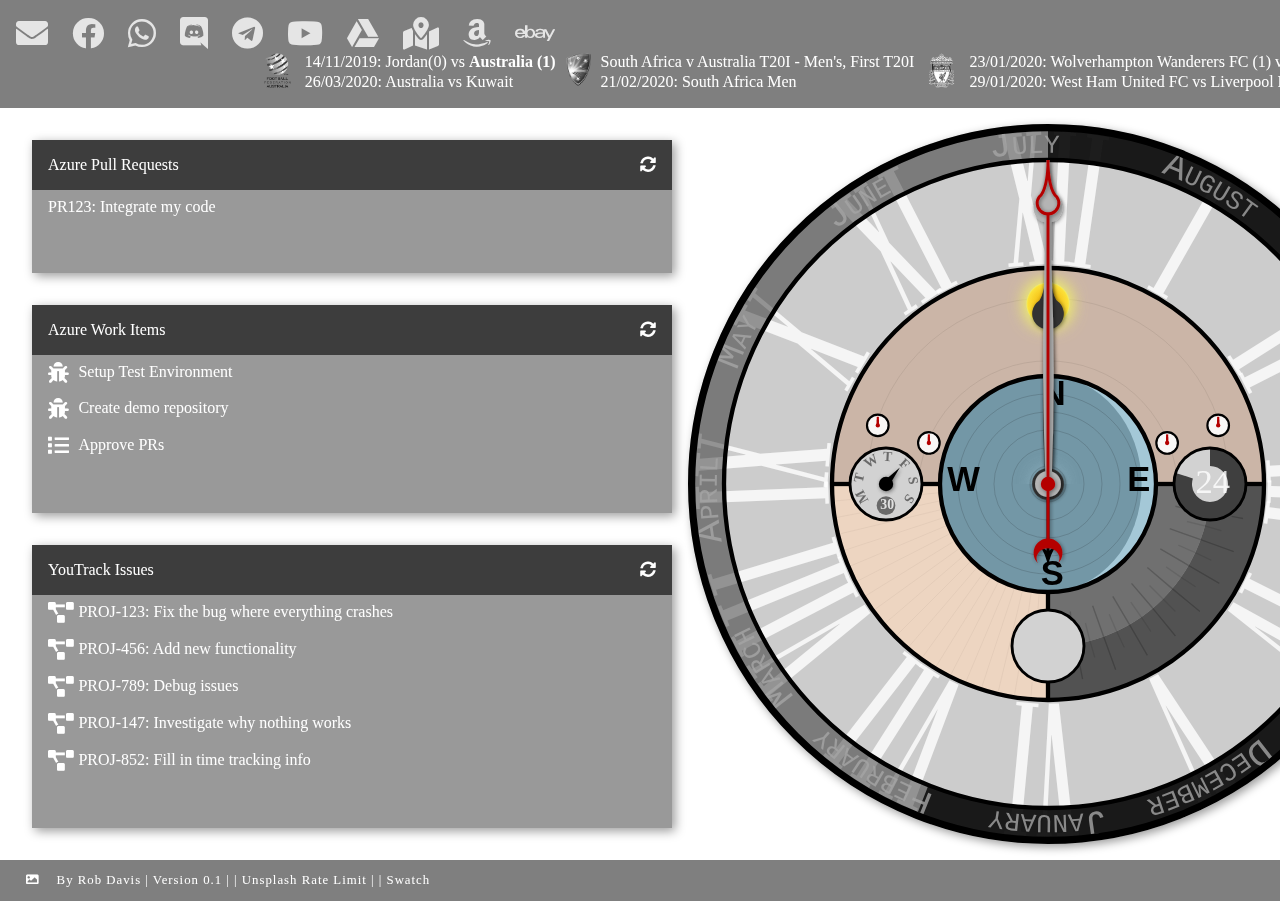
==== index.html @ cfdb0962 "mocked all cricket and football" ====
<!DOCTYPE html>
<html lang="en">

<head>
    <meta charset="UTF-8">
    <meta name="viewport" content="width=device-width, initial-scale=1.0">
    <meta http-equiv="X-UA-Compatible" content="ie=edge">
    <link href="css/theme.css" rel="stylesheet" type="text/css">
    <link href="css/clock.css" rel="stylesheet" type="text/css">
    <link href="fontawesome/css/all.css" rel="stylesheet" type="text/css">
    <style id="clock-animations"></style>
    <title>New Tab</title>
</head>

<body id="body">
    <header id="header" class="header darkvibrant" data-swatch="backgroundColor">
        <span class="icon header__icon">
            <a href="http://mail.google.com" class="header__a lightvibrant" data-swatch="color" target="_blank"><i class="fas fa-envelope"></i></a>
        </span>
        <span class="icon header__icon">
            <a href="http://facebook.com" class="header__a lightvibrant" data-swatch="color" target="_blank"><i class="fab fa-facebook"></i></a>
        </span>
        <span class="icon header__icon">
            <a href="http://web.whatsapp.com" class="header__a lightvibrant" data-swatch="color" target="_blank"><i class="fab fa-whatsapp"></i></a>
        </span>
        <span class="icon header__icon">
            <a href="https://discordapp.com/channels/@me" class="header__a lightvibrant" data-swatch="color" target="_blank"><i class="fab fa-discord"></i></a>
        </span>
        <span class="icon header__icon">
            <a href="https://web.telegram.org/#/im" class="header__a lightvibrant" data-swatch="color" target="_blank"><i class="fab fa-telegram"></i></a>
        </span>
        <span class="icon header__icon">
            <a href="http://youtube.com" class="header__a lightvibrant" data-swatch="color" target="_blank"><i class="fab fa-youtube"></i></a>
        </span>
        <span class="icon header__icon">
            <a href="https://drive.google.com" class="header__a lightvibrant" data-swatch="color" target="_blank"><i class="fab fa-google-drive"></i></a>
        </span>
        <span class="icon header__icon">
            <a href="https://maps.google.co.uk/" class="header__a lightvibrant" data-swatch="color" target="_blank"><i class="fas fa-map-marked-alt"></i></a>
        </span>
        <span class="icon header__icon">
            <a href="https://www.amazon.co.uk/" class="header__a lightvibrant" data-swatch="color" target="_blank"><i class="fab fa-amazon"></i></a>
        </span>
        <span class="icon header__icon">
            <a href="https://www.ebay.co.uk/" class="header__a lightvibrant" data-swatch="color" target="_blank"><i class="fab fa-ebay"></i></a>
        </span>


        <div class="sport">
            <!-- Soccer -->
            <span class="soccer__logo"><a class="sport__logo__link" target="_blank" href="https://www.google.com/search?q=socceroos"><img class="soccer__logo__img" src="img/soc.png" alt="lfc"></a></span>
            <span class="soccer__previoussoccer">14/11/2019: Jordan(0) vs <span class="soccer__previoussoccer--winner">Australia (1)</span></span>
            <span class="soccer__nextsoccer">26/03/2020: Australia vs Kuwait</span>

            <!-- Cricekt -->
            <span class="cricket__logo"><a class="sport__logo__link" href="https://www.google.com/search?q=australia+cricket+teams&oq=australia+cricket+team" target="_blank"><img class="cricket__logo__img" src="img/aus.png" alt="aus"></a></span>
            <span class="cricket__cricketseries">South Africa v Australia T20I - Men's, First T20I</span>
            <span class="cricket__cricketteams">21/02/2020: South Africa Men</span>

            <!-- Football -->
            <span class="football__logo"><a class="sport__logo__link" target="_blank" href="https://www.google.com/search?q=lfc"><img class="football__logo__img" src="img/lfc.png" alt="lfc"></a></span>
            <span class="football__previousfootball">23/01/2020: Wolverhampton Wanderers FC (1) vs <span class="football__previousfootball--winner">Liverpool FC (2)</span></span>
            <span class="football__nextfootball">29/01/2020: West Ham United FC vs Liverpool FC</span>
        </div>
    </header>

    <main class="main" id='main'>
        <!-- Pull Requests -->
        <div id="pullrequestspanel" class="pullrequests panel muted" data-swatch="backgroundColor">
            <div class="panel__title vibrant" data-swatch="backgroundColor" id="pullrequeststitle">
                <a href="https://dev.azure.com/calromltd/_git/InclusiveTour/pullrequests?_a=mine" target="_blank">Azure
                    Pull Requests</a>
                <span id="pullRequestsRefreshBtn" class="icon icon--clickable icon--panel"><i class="fas fa-sync-alt"></i></span>
            </div>
            <div id="pullrequests">
                <div class="panel__item"><a href="#" target="_blank" class="panel__link">PR123: Integrate my code</a></div>
            </div>
        </div>
        <!-- Work Items -->
        <div id="workitemspanel" class="workitems panel muted" data-swatch="backgroundColor">
            <div class="panel__title vibrant" data-swatch="backgroundColor" id="workitemstitle">
                <a href="https://dev.azure.com/calromltd/InclusiveTour/_workitems/assignedtome/" target="_blank">Azure
                    Work Items</a>
                <span id="workItemsRefreshBtn" class="icon icon--clickable icon--panel"><i class="fas fa-sync-alt"></i></span>
            </div>
            <div id="workitems">
                <div class="panel__item"><i class="fas fa-bug panel__icon"></i><a href="#" target="_blank" class="panel__link">Setup Test Environment</a></div>
                <div class="panel__item"><i class="fas fa-bug panel__icon"></i><a href="#" target="_blank" class="panel__link">Create demo repository</a></div>
                <div class="panel__item"><i class="fas fa-list panel__icon"></i><a href="#" target="_blank" class="panel__link">Approve PRs</a></div>
            </div>
        </div>
        <!-- Issues -->
        <div id="issuespanel" class="issues panel muted" data-swatch="backgroundColor">
            <div class="panel__title vibrant" data-swatch="backgroundColor" id="issuestitle">
                <a href="https://track.calrom.com" target="_blank">YouTrack Issues</a>
                <span id="issueRefreshBtn" class="icon icon--clickable icon--panel"><i class="fas fa-sync-alt"></i></span>
            </div>
            <div id="issues">
                <div class="panel__item"><i class="fas fa-project-diagram panel__icon"></i><a href="#" target="_blank" class="panel__link">PROJ-123: Fix the bug where everything crashes</a></div>
                <div class="panel__item"><i class="fas fa-project-diagram panel__icon"></i><a href="#" target="_blank" class="panel__link">PROJ-456: Add new functionality</a></div>
                <div class="panel__item"><i class="fas fa-project-diagram panel__icon"></i><a href="#" target="_blank" class="panel__link">PROJ-789: Debug issues</a></div>
                <div class="panel__item"><i class="fas fa-project-diagram panel__icon"></i><a href="#" target="_blank" class="panel__link">PROJ-147: Investigate why nothing works</a></div>
                <div class="panel__item"><i class="fas fa-project-diagram panel__icon"></i><a href="#" target="_blank" class="panel__link">PROJ-852: Fill in time tracking info</a></div>
            </div>
        </div>
        <!-- Clock -->
        <div id="clock" class="clock muted" data-swatch="backgroundColor">
            <svg viewBox="-500 -500 1000 1000">
                <defs>
                    <filter id="dropshadow" width="130%" height="130%">
                        <feGaussianBlur in="SourceAlpha" stdDeviation="3" />
                        <feOffset dx="1" dy="1" result="offsetblur" />
                        <feComponentTransfer>
                            <feFuncA type="linear" slope="0.5" />
                        </feComponentTransfer>
                        <feMerge>
                            <feMergeNode />
                            <feMergeNode in="SourceGraphic" />
                        </feMerge>
                    </filter>
                    <!-- Weather marker arrow -->
                    <marker id="arrow" viewBox="0 0 10 10" refX="5" refY="5" markerWidth="8" markerHeight="8" orient="auto-start-reverse" class="darkvibrant" data-swatch="fill">
                        <path d="M 0 1 A 20 20 0 0 0 10 5 A 20 20 0 0 0 0 9 L 3 5 z" />
                    </marker>

                    <!-- Sun fill -->
                    <radialGradient id="sunFill">
                        <stop offset="27%" stop-color="rgba(242,181,10,1)" />
                        <stop offset="93%" stop-color="rgba(252,224,56,1)" />
                        <stop offset="100%" stop-color="rgba(241,239,104,1)" />
                    </radialGradient>

                    <radialGradient id="moonFill">
                        <stop offset="27%" stop-color="rgba(220,220,220,1)" />
                        <stop offset="93%" stop-color="rgba(250,250,250,1)" />
                        <stop offset="100%" stop-color="rgba(255,255,255,1)" />
                    </radialGradient>

                    <!-- Sun Glow -->
                    <filter id="sunGlow" height="300%" width="300%" x="-75%" y="-75%">
                        <!-- Thicken out the original shape -->
                        <feMorphology operator="dilate" radius="4" in="SourceAlpha" result="thicken" />

                        <!-- Use a gaussian blur to create the soft blurriness of the glow -->
                        <feGaussianBlur in="thicken" stdDeviation="10" result="blurred" />

                        <!-- Change the colour -->
                        <feFlood flood-color="rgb(241,239,104)" result="glowColor" />

                        <!-- Color in the glows -->
                        <feComposite in="glowColor" in2="blurred" operator="in" result="softGlow_colored" />

                        <!-- Layer the effects together -->
                        <feMerge>
                            <feMergeNode in="softGlow_colored" />
                            <feMergeNode in="SourceGraphic" />
                        </feMerge>
                    </filter>

                    <!-- Moon Glow -->
                    <filter id="moonGlow" height="300%" width="300%" x="-75%" y="-75%">
                        <!-- Thicken out the original shape -->
                        <feMorphology operator="dilate" radius="4" in="SourceAlpha" result="thicken" />

                        <!-- Use a gaussian blur to create the soft blurriness of the glow -->
                        <feGaussianBlur in="thicken" stdDeviation="10" result="blurred" />

                        <!-- Change the colour -->
                        <feFlood flood-color="rgb(255,255,255)" result="glowColor" />

                        <!-- Color in the glows -->
                        <feComposite in="glowColor" in2="blurred" operator="in" result="softGlow_colored" />

                        <!--	Layer the effects together -->
                        <feMerge>
                            <feMergeNode in="softGlow_colored" />
                            <feMergeNode in="SourceGraphic" />
                        </feMerge>
                    </filter>

                    <!-- Sun Mask -->
                    <clipPath id="sunMask">
                        <path fill="black" d="
                        M -300 0
                        L -275 0
                        A 50 50 0 0 1 -175 0
                        L 175 0
                        A 50 50 0 0 1 275 0
                        L 300 0
                        A 300 300 0 0 0 -300 0 
                        z
                        "></path>
                    </clipPath>

                    <!-- Luna Mask -->
                    <clipPath id="lunaMask">
                        <circle fill="black" cx="0" cy="0" r="150"></circle>
                    </clipPath>

                    <!-- Moon Mask -->

                    <!-- Numberls Path -->
                    <path id="numberalsPath" d="M 400 0 A 400 400 0 0 1 -400 0 A 400 400 0 0 1 400 0" fill="none" />

                    <!-- Months Path -->
                    <path id="monthsPath" d="M 460 0 A 460 460 0 0 1 -460 0 A 460 460 0 0 1 460 0" fill="none" />

                    <!-- Humidity Path -->
                    <path id="humidityPath" d="M 0 150 A 150 150 0 0 0 150 0" fill="none"></path>

                    <!-- Pressure Path -->
                    <path id="pressurePath" d="M 0 300 A 300 300 0 0 0 300 0" fill="none"></path>

                    <!-- Sun times paths -->
                    <path id="sunrisePath" d="M -300 0 A 300 300 0 0 1 0 -300" fill="none"></path>
                    <path id="sunsetPath" d="M 0 -300 A 300 300 0 0 1 0 300" fill="none"></path>

                    <!-- Moon times path -->
                    <path id="moonrisePath" d="M -150 0 A 150 150 0 0 1 0 -150" fill="none"></path>
                    <path id="moonsetPath" d="M 0 -150 A 150 150 0 0 1 0 150" fill="none"></path>

                    <!-- Weeks Path -->
                    <path id="weekPath" d="M -275 0 A 50 50 0 0 1 -175 0 A 50 50 0 0 1 -275 0" fill="none"></path>

                    <!-- Days of the week mask -->
                    <mask id="daysOfWeekMask">
                        <path d="
                       M -300 0
                       A 300 300 0 0 0 0 300
                       L 0 275
                       A 50 50 0 0 1 0 175
                       L 0 150
                       A 150 150 0 0 1 -150 0
                       L -175 0
                       A 50 50 0 0 1 -275 0
                       z" fill="white">
                    </mask>

                    <!-- Days of the month mask -->
                    <mask id="daysOfMonthMask">
                        <path d="
                       M 300 0
                       A 300 300 0 0 1 0 300
                       L 0 275
                       A 50 50 0 0 0 0 175
                       L 0 150
                       A 150 150 0 0 0 150 0
                       L 175 0
                       A 50 50 0 0 0 275 0
                       z" fill="white">
                    </mask>
                </defs>

                <!-- Sun background -->
                <path d="
                    M -300 0 
                    A 300 300 0 0 1 300 0 
                    L 275 0
                    A 50 50 0 0 0 175 0
                    L 150 0 
                    A 150 150 0 0 0 -150 0 
                    L -175 0
                    A 50 50 0 0 0 -275 0
                    z
                " data-swatch="fill" class="clock__sun--fill vibrant"></path>

                <!-- Sun path -->
                <path d="M -247 -47 A 250 250 0 0 1 247 -47" class="clock__sun--path"></path>

                <!-- Moon path -->
                <path d="M -179 -10 A 180 180 0 0 1 179 -10" class="clock__sun--path"></path>

                <!-- Sun -->
                <circle id="sun" class="clock__sun" cx="0" cy="-250" r="30" clip-path="url(#sunMask)" filter="url(#sunGlow)" fill="url('#sunFill')"></circle>

                <!-- Moon -->
                <g clip-path="url(#sunMask)">
                    <g id="moonGroup" filter="url(#moonGlow)">
                        <title></title>
                        <clipPath id="moonMask">
                            <circle cx="0" cy="0" r="18"></circle>
                        </clipPath>
                        <circle id="moon" class="clock__moon" cx="0" cy="0" r="18" clip-path="url(#moonMask)" fill="url('#moonFill')"></circle>
                        <!-- <circle id="moonShadow" class="clock__moon--shadow" cx="0" cy="0" r="18" clip-path="url(#moonMask)"> -->
                        <path d="M -40 18 L -40 -18 L 0 -18 A 18 18 0 0 1 0 18 z" id="moonShadow" class="clock__moon--shadow" cx="0" cy="0" r="18" clip-path="url(#moonMask)"></path>
                    </g>
                </g>

                <!-- Numberals  -->
                <g>
                    <text class="clock__numbers clock__numbers--XII lightmuted" data-swatch="fill">
                        <textPath xlink:href="#numberalsPath">
                            <tspan dy="95">XII</tspan>
                        </textPath>
                    </text>

                    <text class="clock__numbers clock__numbers--IX lightmuted" data-swatch="fill">
                        <textPath xlink:href="#numberalsPath">
                            <tspan dy="95">IX</tspan>
                        </textPath>
                    </text>

                    <text class="clock__numbers clock__numbers--I lightmuted" data-swatch="fill">
                        <textPath xlink:href="#numberalsPath">
                            <tspan dy="95">I</tspan>
                        </textPath>
                    </text>

                    <text class="clock__numbers clock__numbers--II lightmuted" data-swatch="fill">
                        <textPath xlink:href="#numberalsPath">
                            <tspan dy="95">II</tspan>
                        </textPath>
                    </text>

                    <text class="clock__numbers clock__numbers--III lightmuted" data-swatch="fill">
                        <textPath xlink:href="#numberalsPath">
                            <tspan dy="95">III</tspan>
                        </textPath>
                    </text>

                    <text class="clock__numbers clock__numbers--IV lightmuted" data-swatch="fill">
                        <textPath xlink:href="#numberalsPath">
                            <tspan dy="95">IV</tspan>
                        </textPath>
                    </text>

                    <text class="clock__numbers clock__numbers--V lightmuted" data-swatch="fill">
                        <textPath xlink:href="#numberalsPath">
                            <tspan dy="95">V</tspan>
                        </textPath>
                    </text>

                    <text class="clock__numbers clock__numbers--VI lightmuted" data-swatch="fill">
                        <textPath xlink:href="#numberalsPath">
                            <tspan dy="95">VI</tspan>
                        </textPath>
                    </text>

                    <text class="clock__numbers clock__numbers--VII lightmuted" data-swatch="fill">
                        <textPath xlink:href="#numberalsPath">
                            <tspan dy="95">VII</tspan>
                        </textPath>
                    </text>

                    <text class="clock__numbers clock__numbers--VIII lightmuted" data-swatch="fill">
                        <textPath xlink:href="#numberalsPath">
                            <tspan dy="95">VIII</tspan>
                        </textPath>
                    </text>

                    <text class="clock__numbers clock__numbers--X lightmuted" data-swatch="fill">
                        <textPath xlink:href="#numberalsPath">
                            <tspan dy="95">X</tspan>
                        </textPath>
                    </text>

                    <text class="clock__numbers clock__numbers--XI lightmuted" data-swatch="fill">
                        <textPath xlink:href="#numberalsPath">
                            <tspan dy="95">XI</tspan>
                        </textPath>
                    </text>
                </g>

                <!-- Months -->
                <g>
                    <!-- Year progress bar -->
                    <path id="yearProgress" class="clock__year darkvibrant" data-swatch="stroke" d="
                        M 0 -472
                        A 472 472 0 0 1 472 0
                    "></path>

                    <circle class="clock__year--base darkvibrant" data-swatch="stroke" cx="0" cy="0" r="472"></circle>

                    <text class="clock__months lightvibrant" data-swatch="fill">
                        <textPath xlink:href="#monthsPath">
                            <tspan>January</tspan>
                        </textPath>
                    </text>

                    <text class="clock__months lightvibrant" data-swatch="fill">
                        <textPath xlink:href="#monthsPath">
                            <tspan>February</tspan>
                        </textPath>
                    </text>

                    <text class="clock__months lightvibrant" data-swatch="fill">
                        <textPath xlink:href="#monthsPath">
                            <tspan>March</tspan>
                        </textPath>
                    </text>

                    <text class="clock__months lightvibrant" data-swatch="fill">
                        <textPath xlink:href="#monthsPath">
                            <tspan>April</tspan>
                        </textPath>
                    </text>

                    <text class="clock__months lightvibrant" data-swatch="fill">
                        <textPath xlink:href="#monthsPath">
                            <tspan>May</tspan>
                        </textPath>
                    </text>

                    <text class="clock__months lightvibrant" data-swatch="fill">
                        <textPath xlink:href="#monthsPath">
                            <tspan>June</tspan>
                        </textPath>
                    </text>

                    <text class="clock__months lightvibrant" data-swatch="fill">
                        <textPath xlink:href="#monthsPath">
                            <tspan>July</tspan>
                        </textPath>
                    </text>

                    <text class="clock__months lightvibrant" data-swatch="fill">
                        <textPath xlink:href="#monthsPath">
                            <tspan>August</tspan>
                        </textPath>
                    </text>

                    <text class="clock__months lightvibrant" data-swatch="fill">
                        <textPath xlink:href="#monthsPath">
                            <tspan>September</tspan>
                        </textPath>
                    </text>

                    <text class="clock__months lightvibrant" data-swatch="fill">
                        <textPath xlink:href="#monthsPath">
                            <tspan>October</tspan>
                        </textPath>
                    </text>

                    <text class="clock__months lightvibrant" data-swatch="fill">
                        <textPath xlink:href="#monthsPath">
                            <tspan>November</tspan>
                        </textPath>
                    </text>

                    <text class="clock__months lightvibrant" data-swatch="fill">
                        <textPath xlink:href="#monthsPath">
                            <tspan>December</tspan>
                        </textPath>
                    </text>
                </g>

                <!-- Outer clock circle  -->
                <circle class="clock__dial muted" data-swatch="stroke" cx="0" cy="0" r="450" stroke-width="6" fill="none"></circle>

                <!-- Temperature -->
                <g>
                    <path class="clock__temperature darkvibrant" data-swatch="fill" d="
                        M -300 0
                        A 300 300 0 0 0 0 300
                        L 0 275
                        A 50 50 0 0 1 0 175
                        L 0 150
                        A 150 150 0 0 1 -150 0
                        L -175 0
                        A 50 50 0 0 1 -275 0
                        z
                    "></path>

                    <line x1="-12" x2="-14" y1="150" y2="175" class="clock__temperature--mark"></line>
                    <line x1="-23" x2="-28" y1="148" y2="183" class="clock__temperature--mark"></line>
                    <line x1="-22" x2="-24" y1="275" y2="299" class="clock__temperature--mark"></line>
                    <line x1="-40" x2="-47" y1="255" y2="296" class="clock__temperature--mark"></line>
                    <line x1="-35" x2="-70" y1="146" y2="292" class="clock__temperature--mark"></line>
                    <line x1="-46" x2="-93" y1="143" y2="285" class="clock__temperature--mark"></line>
                    <line x1="-57" x2="-115" y1="139" y2="277" class="clock__temperature--mark"></line>
                    <line x1="-68" x2="-136" y1="134" y2="267" class="clock__temperature--mark"></line>
                    <line x1="-78" x2="-157" y1="128" y2="256" class="clock__temperature--mark"></line>
                    <line x1="-88" x2="-176" y1="121" y2="243" class="clock__temperature--mark"></line>
                    <line x1="-97" x2="-195" y1="114" y2="228" class="clock__temperature--mark"></line>
                    <line x1="-106" x2="-212" y1="106" y2="212" class="clock__temperature--mark"></line>
                    <line x1="-114" x2="-228" y1="97" y2="195" class="clock__temperature--mark"></line>
                    <line x1="-121" x2="-243" y1="88" y2="176" class="clock__temperature--mark"></line>
                    <line x1="-128" x2="-256" y1="78" y2="157" class="clock__temperature--mark"></line>
                    <line x1="-134" x2="-267" y1="68" y2="136" class="clock__temperature--mark"></line>
                    <line x1="-139" x2="-277" y1="57" y2="115" class="clock__temperature--mark"></line>
                    <line x1="-143" x2="-285" y1="46" y2="93" class="clock__temperature--mark"></line>
                    <line x1="-146" x2="-292" y1="35" y2="70" class="clock__temperature--mark"></line>

                    <line x1="-148" x2="-180" y1="23" y2="30" class="clock__temperature--mark"></line>
                    <line x1="-260" x2="-296" y1="40" y2="47" class="clock__temperature--mark"></line>

                    <line x1="-269" x2="-299" y1="21" y2="24" class="clock__temperature--mark"></line>
                    <line x1="-150" x2="-180" y1="12" y2="15" class="clock__temperature--mark"></line>

                    <!-- Temperature max min -->
                    <path id="maxmintemp" mask="url(#daysOfWeekMask)" class="clock__temperature--max-min lightvibrant" data-swatch="fill" d="M -150 0 A 150 150 0 0 0 0 150 L 0 300 A 300 300 0 0 1 -300 0 z"></path>

                    <line id="currenttemp" mask="url(#daysOfWeekMask)" class="clock__temperature--current darkvibrant" data-swatch="stroke"></line>
                    <text id="currentTempLabel" class="clock__label darkmuted" data-swatch="fill" x="0" y="0"></text>
                </g>

                <!-- Humidity -->
                <g>
                    <path class="clock__humidity lightmuted" data-swatch="fill" d="
                                M 0 150
                                L 0 175
                                A 50 50 0 0 1 50 220
                                A 225 225 0 0 0 220 50
                                A 50 50 0 0 1 175 0
                                L 150 0
                                A 150 150 0 0 1 0 150
                                z"></path>


                    <line x1="177" y1="31" x2="190" y2="34" class="clock__humidity--line-big"></line>
                    <line x1="169" y1="62" x2="211" y2="77" class="clock__humidity--line-big"></line>
                    <line x1="156" y1="90" x2="195" y2="113" class="clock__humidity--line-big"></line>
                    <line x1="138" y1="116" x2="172" y2="145" class="clock__humidity--line-big"></line>
                    <line x1="116" y1="138" x2="145" y2="172" class="clock__humidity--line-big"></line>
                    <line x1="90" y1="156" x2="113" y2="195" class="clock__humidity--line-big"></line>
                    <line x1="62" y1="169" x2="77" y2="211" class="clock__humidity--line-big"></line>
                    <line x1="31" y1="177" x2="32" y2="190" class="clock__humidity--line-big"></line>

                    <line x1="193" y1="52" x2="217" y2="58" class="clock__humidity--line-little"></line>
                    <line x1="181" y1="85" x2="204" y2="95" class="clock__humidity--line-little"></line>
                    <line x1="164" y1="115" x2="184" y2="129" class="clock__humidity--line-little"></line>
                    <line x1="141" y1="141" x2="159" y2="159" class="clock__humidity--line-little"></line>
                    <line x1="115" y1="164" x2="129" y2="184" class="clock__humidity--line-little"></line>
                    <line x1="85" y1="181" x2="95" y2="204" class="clock__humidity--line-little"></line>
                    <line x1="52" y1="193" x2="58" y2="217" class="clock__humidity--line-little"></line>

                    <path id="himidityArrow" class="clock__weather-radar__point vibrant" mask="url(#daysOfMonthMask)" data-swatch="fill"></path>

                    <text id="humidityLabel" class="clock__humidity--label darkvibrant" data-swatch="fill">
                        <textPath xlink:href="#humidityPath">
                            <tspan dx="20" dy="25"></tspan>
                        </textPath>
                    </text>

                </g>

                <!-- Pressure -->
                <g>
                    <path d="
                            M 0 275
                            L 0 300
                            A 300 300 0 0 0 300 0
                            L 275 0
                            A 50 50 0 0 1 220 50
                            A 225 225 0 0 1 50 220
                            A 50 50 0 0 1 0 275
                            z
                            " class="clock__pressure darkmuted" data-swatch="fill"></path>

                    <line x1="217" y1="58" x2="241" y2="65" class="clock__pressure--line-little"></line>
                    <line x1="204" y1="95" x2="227" y2="106" class="clock__pressure--line-little"></line>
                    <line x1="184" y1="129" x2="205" y2="143" class="clock__pressure--line-little"></line>
                    <line x1="159" y1="159" x2="177" y2="177" class="clock__pressure--line-little"></line>
                    <line x1="129" y1="184" x2="143" y2="205" class="clock__pressure--line-little"></line>
                    <line x1="95" y1="204" x2="106" y2="227" class="clock__pressure--line-little"></line>
                    <line x1="58" y1="217" x2="65" y2="241" class="clock__pressure--line-little"></line>

                    <line x1="255" y1="45" x2="271" y2="48" class="clock__pressure--line-big"></line>
                    <line x1="211" y1="77" x2="258" y2="94" class="clock__pressure--line-big"></line>
                    <line x1="195" y1="113" x2="238" y2="138" class="clock__pressure--line-big"></line>
                    <line x1="172" y1="145" x2="211" y2="177" class="clock__pressure--line-big"></line>
                    <line x1="145" y1="172" x2="177" y2="211" class="clock__pressure--line-big"></line>
                    <line x1="113" y1="195" x2="138" y2="238" class="clock__pressure--line-big"></line>
                    <line x1="77" y1="211" x2="94" y2="258" class="clock__pressure--line-big"></line>
                    <line x1="44" y1="250" x2="48" y2="271" class="clock__pressure--line-big"></line>

                    <path id="pressureArrow" class="clock__weather-radar__point vibrant" data-swatch="fill" mask="url(#daysOfMonthMask)"></path>
                    <text id="pressureLabel" class="clock__pressure--label lightvibrant" data-swatch="fill">
                        <textPath xlink:href="#pressurePath">
                            <tspan dx="20" dy="-10"></tspan>
                        </textPath>
                    </text>

                </g>

                <!-- Dial luna phase  -->
                <path d="M -300 -150 L 0 -150 A 130 150 0 0 1 0 150 L -300 150 z" id="lunaPhase" clip-path="url(#lunaMask)" class="clock__dial--moon-phase"></path>

                <!-- Dial inner circle  -->
                <g class="clock__dial--inner lightvibrant" data-swatch="fill">
                    <circle class="clock__dial muted" data-swatch="stroke" cx="0" cy="0" r="150" stroke="black" stroke-width="6"></circle>
                </g>

                <!-- Dial outer circle -->
                <circle class="clock__dial muted" data-swatch="stroke" cx="0" cy="0" r="300" stroke="black" stroke-width="6" fill="none"></circle>

                <!-- Dial six straight lines -->
                <line class="clock__dial muted" data-swatch="stroke" x1="0" x2="0" y1="150" y2="175" stroke="black" stroke-width="6"></line>
                <line class="clock__dial muted" data-swatch="stroke" x1="0" x2="0" y1="275" y2="300" stroke="black" stroke-width="6"></line>

                <line class="clock__dial muted" data-swatch="stroke" x1="150" x2="175" y1="0" y2="0" stroke="black" stroke-width="6"></line>
                <line class="clock__dial muted" data-swatch="stroke" x1="275" x2="300" y1="0" y2="0" stroke="black" stroke-width="6"></line>

                <line class="clock__dial muted" data-swatch="stroke" x1="-300" x2="-275" y1="0" y2="0" stroke="black" stroke-width="6"></line>
                <line class="clock__dial muted" data-swatch="stroke" x1="-175" x2="-150" y1="0" y2="0" stroke="black" stroke-width="6"></line>

                <!-- <line stroke="black" stroke-width="4" x1="0" y1="0" x2="50" y2="220"></line>  -->

                <!-- Weather radar lines -->
                <circle class="clock__weather-radar" x1="0" x2="0" r="25"></circle>
                <circle class="clock__weather-radar" x1="0" x2="0" r="50"></circle>
                <circle class="clock__weather-radar" x1="0" x2="0" r="75"></circle>
                <circle class="clock__weather-radar" x1="0" x2="0" r="100"></circle>
                <circle class="clock__weather-radar" x1="0" x2="0" r="125"></circle>

                <text class="clock__weather__label vibrant" data-swatch="fill" x="-10" y="-110">N</text>
                <text class="clock__weather__label vibrant" data-swatch="fill" x="-10" y="140">S</text>
                <text class="clock__weather__label vibrant" data-swatch="fill" x="-140" y="10">W</text>
                <text class="clock__weather__label vibrant" data-swatch="fill" x="110" y="10">E</text>

                <!-- Weather radar arrow -->
                <line id="weatherArrow" class="clock__weather-radar__arrow darkvibrant" data-swatch="stroke" marker-end="url(#arrow)" x1="0" x2="0" y1="0" y2="100">
                    <title></title>
                </line>

                <!-- Sunrise/Sunset and Moonrise/Moonset Times -->
                <g id="sunrise" class="clock__sunrise">
                    <title></title>
                    <circle cx="0" cy="0" r="15" class="clock__clock-icon-fill darkmuted" data-swatch="fill"></circle>
                    <circle cx="0" cy="0" r="15" class="clock__clock-icon-stroke muted" data-swatch="stroke"></circle>

                    <line x1="0" y1="0" x2="0" y2="-12" class="clock__clock-icon-hands vibrant minute" data-swatch="stroke"></line>
                    <line x1="0" y1="0" x2="0" y2="-8" class="clock__clock-icon-hands vibrant hour" data-swatch="stroke"></line>

                    <circle cx="0" cy="0" r="3" class="clock__clock-icon-dot vibrant" data-swatch="fill"></circle>
                </g>

                <g id="moonrise" class="clock__moonrise">
                    <title></title>
                    <circle cx="0" cy="0" r="15" class="clock__clock-icon-fill darkmuted" data-swatch="fill"></circle>
                    <circle cx="0" cy="0" r="15" class="clock__clock-icon-stroke muted" data-swatch="stroke"></circle>

                    <line x1="0" y1="0" x2="0" y2="-12" class="clock__clock-icon-hands vibrant minute" data-swatch="stroke"></line>
                    <line x1="0" y1="0" x2="0" y2="-8" class="clock__clock-icon-hands vibrant hour" data-swatch="stroke"></line>

                    <circle cx="0" cy="0" r="3" class="clock__clock-icon-dot vibrant" data-swatch="fill"></circle>
                </g>

                <g id="sunset" class="clock__sunset">
                    <title></title>
                    <circle cx="0" cy="0" r="15" class="clock__clock-icon-fill darkmuted" data-swatch="fill"></circle>
                    <circle cx="0" cy="0" r="15" class="clock__clock-icon-stroke muted" data-swatch="stroke"></circle>

                    <line x1="0" y1="0" x2="0" y2="-12" class="clock__clock-icon-hands vibrant minute" data-swatch="stroke"></line>
                    <line x1="0" y1="0" x2="0" y2="-8" class="clock__clock-icon-hands vibrant hour" data-swatch="stroke"></line>

                    <circle cx="0" cy="0" r="3" class="clock__clock-icon-dot vibrant" data-swatch="fill"></circle>
                </g>

                <g id="moonset" class="clock__moonset">
                    <title></title>
                    <circle cx="0" cy="0" r="15" class="clock__clock-icon-fill darkmuted" data-swatch="fill"></circle>
                    <circle cx="0" cy="0" r="15" class="clock__clock-icon-stroke muted" data-swatch="stroke"></circle>

                    <line x1="0" y1="0" x2="0" y2="-12" class="clock__clock-icon-hands vibrant minute" data-swatch="stroke"></line>
                    <line x1="0" y1="0" x2="0" y2="-8" class="clock__clock-icon-hands vibrant hour" data-swatch="stroke"></line>

                    <circle cx="0" cy="0" r="3" class="clock__clock-icon-dot vibrant" data-swatch="fill"></circle>
                </g>


                <!-- Day of the month -->
                <g>
                    <path id="monthProgress" class="clock__month-progress darkvibrant" data-swatch="fill" d="M 225 -50 A 50 50 0 0 1 275 0 L 250 0 A 25 25 0 0 0 225 -25 z"></path>

                    <text id="monthNumber" x="205" y="12" class="clock__month-day vibrant" data-swatch="fill">10</text>

                    <circle cx="-225" cy="0" r="50" class="clock__dial clock_guage muted" data-swatch="stroke" stroke-width="4"></circle>
                </g>

                <!-- Icon -->
                <g>
                    <title></title>
                    <circle cx="0" cy="225" r="50" class="clock__dial clock_guage muted" data-swatch="stroke" stroke-width="4"></circle>
                    <image width="100" x="-50" y="175" id="iconElement"></image>
                </g>

                <!-- Day Of The Week -->
                <g>
                    <circle cx="225" cy="0" r="50" class="clock__dial clock_guage muted" data-swatch="stroke" stroke-width="4"></circle>

                    <text class="clock__week clock__week-number darkmuted" data-swatch="fill">
                        <textPath xlink:href="#weekPath">
                            <tspan>M</tspan>
                        </textPath>
                    </text>

                    <text class="clock__week clock__week-number darkmuted" data-swatch="fill">
                        <textPath xlink:href="#weekPath">
                            <tspan>T</tspan>
                        </textPath>
                    </text>

                    <text class="clock__week clock__week-number darkmuted" data-swatch="fill">
                        <textPath xlink:href="#weekPath">
                            <tspan>W</tspan>
                        </textPath>
                    </text>

                    <text class="clock__week clock__week-number darkmuted" data-swatch="fill">
                        <textPath xlink:href="#weekPath">
                            <tspan>T</tspan>
                        </textPath>
                    </text>

                    <text class="clock__week clock__week-number darkmuted" data-swatch="fill">
                        <textPath xlink:href="#weekPath">
                            <tspan>F</tspan>
                        </textPath>
                    </text>

                    <text class="clock__week clock__week-number clock__week--end darkvibrant" data-swatch="fill">
                        <textPath xlink:href="#weekPath">
                            <tspan>S</tspan>
                        </textPath>
                    </text>

                    <text class="clock__week clock__week-number clock__week--end darkvibrant" data-swatch="fill">
                        <textPath xlink:href="#weekPath">
                            <tspan>S</tspan>
                        </textPath>
                    </text>

                    <circle class="clock__week-number darkvibrant" cx="-225" cy="30" r="13" data-swatch="fill"></circle>
                    <text id="weekNumber" class="clock__week lightmuted" x="-233" y="35" data-swatch="fill">00</text>

                    <g style="filter:url(#dropshadow)">
                        <circle cx="-225" cy="0" r="10" class="vibrant" data-swatch="fill"></circle>
                        <path id="weekArrow" class="vibrant" data-swatch="fill" stroke="none"></path>
                    </g>
                </g>

                <!-- Hour Hand -->
                <g class="clock__hour" style="filter:url(#dropshadow)">
                    <path d="M -3 0 
                            A 20 200 0 0 1 -5 -200 
                            A 3 99 0 0 0 -5 -250 
                            L 5 -250 
                            A 3 99 0 0 0 5 -200 
                            A 20 200 0 0 1 5 0
                            z" class="clock__hour__hand muted" data-swatch="fill" storke="none"></path>
                    <path d="M -12 -255
                            A 22 22 0 1 0 12 -255
                            A 13 50 0 0 1 3 -300 
                            L -3 -300 
                            A 13 50 0 0 1 -12 -255 
                            z" class="clock__hour__hand muted" data-swatch="fill" storke="none"></path>
                    <circle cx="0" cy="0" r="22" class="clock__hour__circle lightmuted" data-swatch="fill"></circle>
                </g>

                <!-- Minute Hand -->
                <g class="clock__minute" style="filter:url(#dropshadow)">
                    <path d="M -3 0 
                        A 20 300 0 0 1 -5 -300 
                        A 3 99 0 0 0 -5 -399 
                        L 5 -399 
                        A 3 99 0 0 0 5 -300 
                        A 20 300 0 0 1 5 0
                        z" class="clock__minute__hand lightmuted" data-swatch="fill" storke="none"></path>
                    <path d="M -12 -399 
                        A 20 20 0 1 0 12 -399 
                        A 13 50 0 0 1 2 -450 
                        L -2 -450 
                        A 13 50 0 0 1 -12 -399
                        z" class="clock__minute__hand lightmuted" data-swatch="fill" storke="none"></path>
                    <circle cx="0" cy="0" r="18" class="clock__minute__circle muted" data-swatch="fill"></circle>
                </g>

                <!-- Second Hand -->
                <g class="clock__second" style="filter:url(#dropshadow)">
                    <path d="M -12 -399 A 15 15 0 1 0 12 -399 A 15 50 0 0 1 0 -450 A 15 50 0 0 1 -12 -399 z" class="clock__second__hand vibrant" fill="none" data-swatch="stroke" stroke-width="4"></path>
                    <line class="clock__second__hand vibrant" x1="0" y1="78" x2="0" y2="-375" data-swatch="stroke" stroke-width="4" stroke-linecap="round"></line>
                    <path d="M 14 110 A 20 20 0 1 0 -14 110 A 16 14 0 1 1 14 110" class="clock__second__hand--base vibrant" data-swatch="fill" stroke="none"></path>
                    <circle cx="0" cy="0" r="10" class="clock__second__circle vibrant" data-swatch="fill"></circle>
                </g>

                <!-- Outer Circle -->
                <circle class="clock__dial muted" data-swatch="stroke" cx="0" cy="0" r="495" fill="none" stroke-width="10"></circle>

            </svg>
        </div>
    </main>

    <footer class="footer darkmuted" data-swatch="backgroundColor">
        <span class="footer__author">
            <span id="viewBtn" title="Hide Panels" class="icon icon--clickable icon--settings"><i class="fas fa-image"></i></span>
            By Rob Davis | Version 0.1 | <span title="" id="location"></span> | Unsplash Rate Limit <span id="rateLimit"></span>
            | <span id="apiStats"></span> | Swatch <span id="swatches"></span>
        </span>
        <span id="imageCredit" class="footer__image-credit"></span>
    </footer>

    <script src="js/clockicon.js"></script>
    <script src="js/util.js"></script>
    <script src="js/colours.js"></script>
    <script src="js/vibrant.js"></script>
    <script src="js/clock.js"></script>
    <script src="js/api.js"></script>
    <script src="js/calendar.js"></script>
    <script src="js/sun.js"></script>
    <script src="js/weather.js"></script>
    <script src="js/moon.js"></script>
    <script src="js/background.js"></script>
    <script src="js/settings.js"></script>
    <script src="js/init.js"></script>
    <script src="js/main.js"></script>
</body>

</html>
---- css/theme.css ----
body {
    margin: 0;
    height: 100vh;
    width: 100vw;
    background-size: cover;

    display: grid;
    grid-template-areas:
        'header'
        'main'
        'footer';

    grid-template-columns: 1fr;
    grid-template-rows: auto 1fr auto;
    --heighlight-color: white;
}

/* Swatches */
.swatch {
    display: inline-block;
    height: 10px;
    width: 10px;
    margin-left: 2px;
    vertical-align: bottom;
}

/* Clock */
.clock {
    grid-area: clock;
    --width: 80vmin;
    width: var(--width);
    height: var(--width);
    margin: auto;
    backdrop-filter: blur(4px);
    border-radius: 50%;
    background-color: rgba(0, 0, 0, 0.2);
    box-shadow: 3px 3px 10px rgba(0, 0, 0, 0.4);
}

.clock__second {
    transition: .5s;
    animation: rotate-second 60s steps(60) infinite;

}

.clock__second__hand {
    stroke: rgba(180, 0, 0, 1);
}

.clock__second__hand--base {
    fill: rgba(180, 0, 0, 1);
    stroke: none;
}

.clock__second__circle {
    fill: rgba(180, 0, 0, 1);
}

.clock__minute {
    transition: .5s;
    animation: rotate-minute 3600s steps(360) infinite;
}

.clock__minute__hand {
    fill: rgba(180, 180, 180, 1);
}

.clock__minute__circle {
    fill: rgba(180, 180, 180, 1);
}

.clock__hour {
    transition: .5s;
    animation: rotate-hour 43200s steps(432) infinite;
}

.clock__hour__hand {
    fill: rgba(50, 50, 50, 1);
}

.clock__hour__circle {
    fill: rgba(50, 50, 50, 1);
}

.clock__dial {
    stroke: rgba(0, 0, 0, 1);
}

.clock_guage {
    fill: rgba(255, 255, 255, 0.1);
}

.clock__weather-radar {
    stroke: rgba(0, 0, 0, 0.2);
    stroke-width: 1px;
    fill: none;
}

.clock__weather-radar__point {
    fill: rgba(0, 0, 0, 1);
    stroke: none;
}

.clock__weather-radar__arrow {
    stroke: rgba(0, 0, 0, 1);
    stroke-width: 4;
}

.clock__weather__label {
    font-size: 3em;
    font-family: Arial, Helvetica, sans-serif;
    font-weight: bold;
}

.clock__dial--inner {
    fill: rgba(0, 180, 255, 0.2);
}

.clock__dial--ticks {
    stroke-width: 4px;
    stroke: rgba(0, 0, 0, 0.2);
}

.clock__dial--moon-phase {
    fill: rgba(0, 0, 0, 0.3);
}

.clock__sun {}

.clock__sun--fill {
    fill: rgba(194, 86, 15, 0.2);
}

.clock__sun--path {
    stroke: rgba(0, 0, 0, 0.1);
    stroke-width: 1px;
    fill: none;
}

.clock__moon {
}

.clock__humidity {
    fill: rgba(50,50,50,0.6);
}

.clock__humidity--line-big {
    stroke-width: 2px;
    stroke: rgba(0, 0, 0, 0.2);
}

.clock__humidity--line-little {
    stroke-width: 2px;
    stroke: rgba(0, 0, 0, 0.1);
}

.clock__humidity--label {
    font-size: 1.5em;
    letter-spacing: 86px;
}

.clock__pressure {
    fill: rgba(0,0,0,0.6);
}

.clock__pressure--line-big {
    stroke-width: 2px;
    stroke: rgba(0, 0, 0, 0.2);
}

.clock__pressure--label {
    font-size: 1.5em;
    letter-spacing: 60px;
}

.clock__pressure--line-little {
    stroke-width: 2px;
    stroke: rgba(0, 0, 0, 0.1);
}


.clock__clock-icon-stroke {
    stroke: rgba(0, 0, 0, 1);
    stroke-width:3px;
    fill: none;
}

.clock__clock-icon-fill {
    fill: rgba(255, 255, 255, 0.9);
    stroke: none;
}

.clock__clock-icon-dot {
    stroke: none;
    fill: rgba(180, 0, 0, 1);
}

.clock__sunrise {
    transform: rotate(19deg) translateX(-250px) rotate(-19deg);
}

.clock__moonrise {
    transform: rotate(19deg) translateX(-175px) rotate(-19deg);
}

.clock__sunset {
    transform: rotate(-19deg) translateX(250px) rotate(19deg);
}

.clock__moonset {
    transform: rotate(-19deg) translateX(175px) rotate(19deg);
}

.clock__clock-icon-hands {
    stroke-width: 3px;
    stroke: rgba(180, 0, 0, 1);
}

@font-face {
    font-family: "numerals";
    src: url("../fonts/Manygo Serif.woff") format('woff');
}

.clock__week {
    font-size: 1.2em;
    fill: rgba(255, 255, 255, 0.8);
    font-weight: bold;
}

.clock__week--end {
    fill: rgba(180, 0, 0, 0.8);
}

.clock__week-number {
    stroke: none;
    fill:rgba(0, 0, 0, 0.5);
}

.clock__numbers {
    font-size: 15em;
    fill: rgba(255, 255, 255, 0.8);
    font-family: numerals;
}

.clock__numbers--I {
    transform: rotate(-63deg);
}

.clock__numbers--II {
    transform: rotate(-35deg);
}

.clock__numbers--III {
    transform: rotate(-6deg);    
}

.clock__numbers--IV {
    transform: rotate(24deg);    
}

.clock__numbers--V {
    transform: rotate(57deg);    
}

.clock__numbers--VI {
    transform: rotate(84deg);    
}

.clock__numbers--VII {
    transform: rotate(111deg);    
}

.clock__numbers--VIII {
    transform: rotate(141deg);    
}

.clock__numbers--X {
    transform: rotate(206deg);    
}

.clock__numbers--XI {
    transform: rotate(231deg);    
}

.clock__numbers--IX {
    transform: rotate(175deg);    
}

.clock__numbers--XII {
    transform: rotate(-99deg);
}

.clock__months {
    font-size: 4em;
    font-variant: small-caps;
    word-spacing: 2.2em;
    fill:rgba(165, 165, 165, 0.8);
    font-family: monospace;
}

.clock__month-progress {
    stroke: none;
    fill: rgba(0, 0, 0, 0.8);
}

.clock__month-day {
    stroke: none;
    fill: rgba(255, 255, 255, 0.8);
    font-size: 3em;
}

.clock__year {
    fill:none;
    stroke:rgba(0, 0, 0, 0.8);
    stroke-width: 45;
}

.clock__year--base {
    fill:none;
    stroke:rgba(0, 0, 0, 0.4);
    stroke-width: 45;
}

.clock__temperature {
    fill: rgba(255, 236, 151, 0.4)
}

.clock__temperature--mark {
    stroke: rgba(0, 0, 0, 0.1);
    stroke-width: 1px;
}

.clock__temperature--max-min {
    fill: rgba(255, 208, 208, 0.4);
}

.clock__moon--shadow {
    fill: rgba(0, 0, 0, 0.2);
}

.clock__temperature--current {
    stroke: rgba(180, 0, 0, 1);
    stroke-width: 2px;
}

/* Icons */
.icon {
    color: var(--heighlight-color);
}

.icon--clickable {
    cursor: pointer;
}

.icon--settings {
    padding-right: 1em
}

.icon--panel {
    float: right;
}

.clock__label {
    fill: rgba(255, 255, 255, 0.8);
    font-size: 1.5em;
}

.header__icon {
    font-size: 2em;
    padding-right: 0.5em;
}

/* sport */
.sport {
    display: grid;
    grid-template-areas:
        'soccerlogo previoussoccer cricketlogo cricketseries footballlogo previousfootball'
        'soccerlogo nextsoccer cricketlogo cricketteams footballlogo nextfootball';
    grid-template-columns: auto auto;
    grid-template-rows: auto auto;
    float: right;
}

.sport__logo__link {
    text-decoration: none;
    filter: grayscale(100%);
}

.sport__logo__link:hover {
    filter: none;
}

.sport__previoussoccer--winner {
    font-weight: bold;
}

/* Soccer */
.soccer__logo {
    grid-area: soccerlogo;
}

.soccer__nextsoccer {
    grid-area: nextsoccer;
    color: var(--heighlight-color);
}

.soccer__previoussoccer {
    grid-area: previoussoccer;
    color: var(--heighlight-color);
}

.soccer__previoussoccer--winner {
    font-weight: bold;
}

.soccer__logo__img {
    width: 35px;
    padding-right: 10px;
}

/* Cricket */
.cricket__logo {
    grid-area: cricketlogo;
}

.cricket__logo__img {
    width: 25px;
    padding-right: 10px;
    padding-left: 10px;
}

.cricket__cricketseries {
    grid-area: cricketseries;
    color: var(--heighlight-color);
}

.cricket__cricketteams {
    grid-area: cricketteams;
    color: var(--heighlight-color);
}

/* Football */
.football__logo {
    grid-area: footballlogo;
}

.football__logo__img {
    width: 35px;
    padding-right: 10px;
    padding-left: 10px;
}

.football__nextfootball {
    grid-area: nextfootball;
    color: var(--heighlight-color);
}

.football__previousfootball {
    grid-area: previousfootball;
    color: var(--heighlight-color);
}

.football__previousfootball--winner {
    font-weight: bold;
}

/* Header */

.header {
    padding: 1em;
    grid-area: header;
    background-color: rgba(0, 0, 0, 0.5);
    backdrop-filter: blur(4px);
}

.header__a {
    text-decoration: none;
    color: rgba(255, 255, 255, 0.8);
}

.header__a:hover {
    /* Don't be too angry with me for using important,
        it's the only way to override the dynamic 
        styles I'm adding the elements via the js */
    color: var(--heighlight-color) !important;
    text-shadow: 0 0 15px white;
}


/* Main */

.main {
    padding: 1em;
    grid-area: main;

    display: grid;

    grid-template-areas:
        'pullrequests clock'
        'workitems clock'
        'issues clock';

    grid-template-columns: min-content 1fr;
    grid-template-rows: auto auto auto;
}

.pullrequests {
    grid-area: pullrequests;
}

.workitems {
    grid-area: workitems;
}

.issues {
    grid-area: issues;
}

.other {
    grid-area: other;
}

/* Panels */
.panel {
    width: 40em;
    backdrop-filter: blur(4px);
    margin: 1em;
    background-color: rgba(0, 0, 0, 0.4);
    box-shadow: 3px 3px 10px rgba(0, 0, 0, 0.4);
}

.panel--shadow {
    box-shadow: 5px 5px #00000055;
}

.panel__title {
    display: block;
    padding: 1em;
    color: var(--heighlight-color);
    background: rgba(0, 0, 0, 0.6);
}

.panel__title>a {
    color: var(--heighlight-color);
    text-decoration: none;
}

.panel__title:hover {
    backdrop-filter: brightness(60%);
}

.panel__item {
    padding-left: 1em;
    padding-right: 1em;
    padding-top: 0.5em;
    padding-bottom: 0.5em;
}

.panel__item:hover {
    backdrop-filter: brightness(80%);
}

.panel__link {
    color: var(--heighlight-color);
    text-decoration: none;
}

.panel__status {
    padding-right: 0.5em;
    font-weight: bold;
    color: var(--heighlight-color);
}

.panel__icon {
    width: 20px;
    padding-right: 0.5em;
    vertical-align: top;
    color: white;
    font-size: 1.3em;
}

.panel__icon--child {
    margin-left: 1em;
}

/* Footer */

.footer {
    padding-left: 2em;
    padding-right: 2em;
    padding-top: 1em;
    padding-bottom: 1em;
    background-color: rgba(0, 0, 0, 0.5);
    color: var(--heighlight-color);
    font-size: 0.8em;
    letter-spacing: 1px;
    grid-area: footer;
    backdrop-filter: blur(4px);
}

.footer__author {
    float: left;
}

.footer__image-credit {
    float: right;
}

.footer__a {
    color: var(--heighlight-color);
    text-decoration: none;
}

/* Settigs */

.settings {
    z-index: 10;
    position: fixed;
    width: 30%;
    height: 30%;
    margin: auto;
    background: rgba(0, 0, 0, 0.8);
    color: var(--heighlight-color);
    border-radius: 1em;
    padding: 2em;
    left: 50%;
    top: 50%;
    transform: translate(-50%, -50%);
}

.setting__input {
    background: none;
    border: none;
    color: var(--heighlight-color);
    width: 100%;
    text-align: center;
}

.settings--open {
    display: block;
}

.settings--closed {
    display: none;
}
---- css/clock.css ----
.clock-wrapper{
    /* Variables */
    --width:80vmin;
    position: relative;    
    width: var(--width);
    height: var(--width);
    margin: auto;
    padding: 5px;
    /* background-color: rgba(0,0,0,0.2); */
    border-radius: 50%;
    /* box-shadow: 0 10px 15px rgba(0,0,0,.15),0 2px 2px rgba(0,0,0,.2); */
    border: solid 5px rgba(0,0,0,0.6);
    backdrop-filter: blur(4px);

}

.clock-indicator {
    position: absolute;
    width: 2px;
    height: 4px;
    margin: 113px 114px;
    background-color: black;
    /* Temp */
    display: none;
}
.clock-indicator:nth-child(1) {
    transform: rotate(30deg) translateY(-113px);
}
.clock-indicator:nth-child(2) {
    transform: rotate(60deg) translateY(-113px);
}
.clock-indicator:nth-child(3) {
    transform: rotate(90deg) translateY(-113px);
}
.clock-indicator:nth-child(4) {
    transform: rotate(120deg) translateY(-113px);
}
.clock-indicator:nth-child(5) {
    transform: rotate(150deg) translateY(-113px);
}
.clock-indicator:nth-child(6) {
    transform: rotate(180deg) translateY(-113px);
}
.clock-indicator:nth-child(7) {
    transform: rotate(210deg) translateY(-113px);
}
.clock-indicator:nth-child(8) {
    transform: rotate(240deg) translateY(-113px);
}
.clock-indicator:nth-child(9) {
    transform: rotate(270deg) translateY(-113px);
}
.clock-indicator:nth-child(10) {
    transform: rotate(300deg) translateY(-113px);
}
.clock-indicator:nth-child(11) {
    transform: rotate(330deg) translateY(-113px);
}
.clock-indicator:nth-child(12) {
    transform: rotate(360deg) translateY(-113px);
}
.clock-hour{
    position: absolute;
    z-index: 2;
    top: 80px;
    left: 128px;
    width: 4px;
    height: 65px;
    background-color: black;
    border-radius: 2px;
    box-shadow: 0 0 2px rgba(0,0,0,.2);
    transform-origin: 2px 50px;
    transition: .5s;
    animation: rotate-hour 43200s linear infinite;
}
.clock-minute{
    position: absolute;
    z-index: 3;
    top: 60px;
    left: 128px;
    width: 4px;
    height: 85px;
    background-color: black;
    border-radius: 2px;
    box-shadow: 0 0 2px rgba(0,0,0,.2);
    transform-origin: 2px 70px;
    transition: .5s;
    animation: rotate-minute 3600s linear infinite;
}
.clock-second{
    position: absolute;
    z-index: 4;
    top: 6%;
    /* The second value is half the width */
    left: calc(50% - 2px);
    /* The width of the second hand */
    width: 4px;
    /* The length of the second hand */
    height: 55%;
    background-color: #a00;
    box-shadow: 0 0 2px rgba(0,0,0,.2);
    transform-origin: 1px 80%; 
    transition: .5s;
    animation: rotate-second 60s steps(60) infinite;
}
.clock-second:after{
    position: absolute;
    content: "";
    display: block;
    left: -5px;
    bottom: 14px;
    width: 8px;
    height: 8px;
    /* background-color: #a00;
    border: solid 2px #a00; */
    border-radius: 50%;
    box-shadow: 0 0 3px rgba(0,0,0,.2);
}
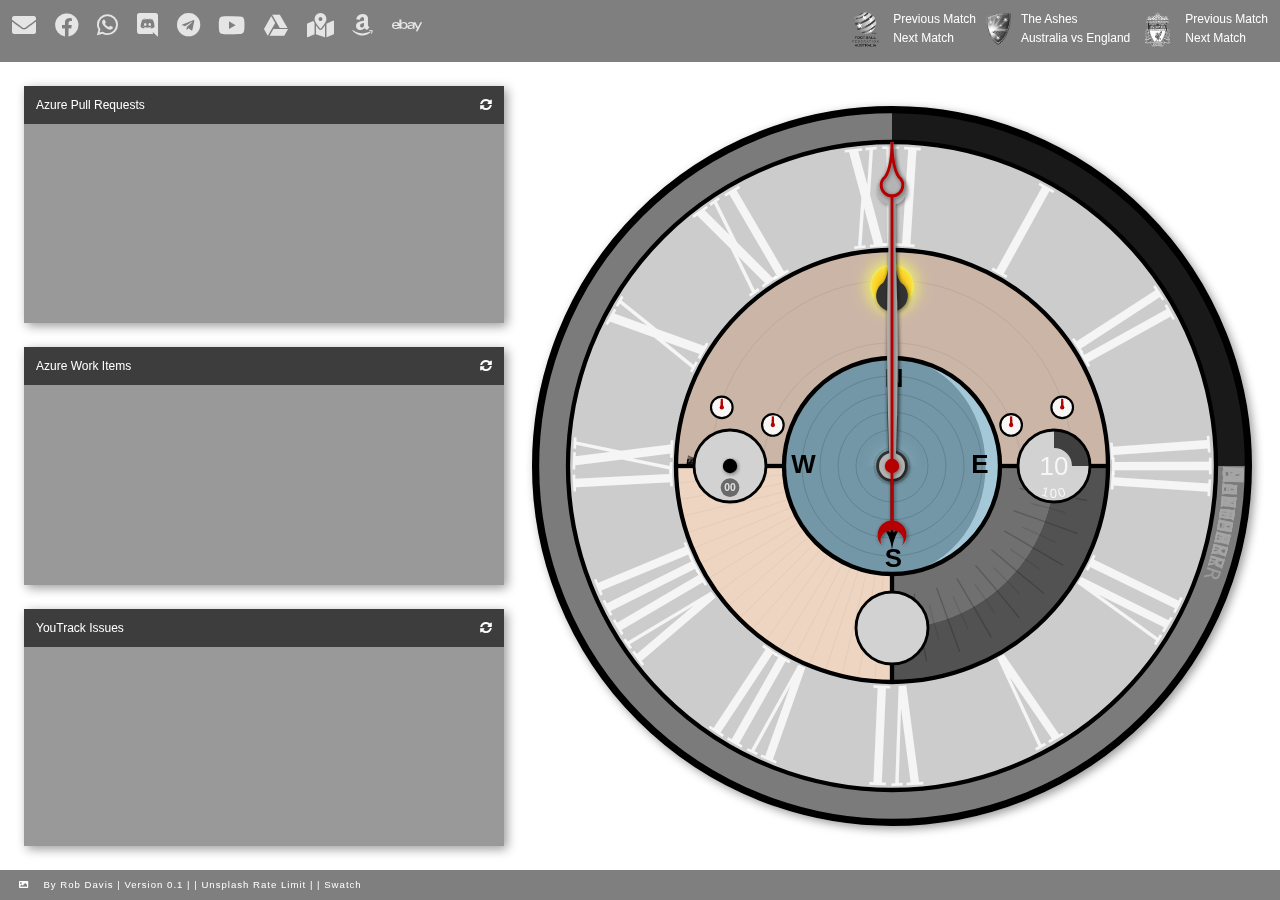
==== commit 6a6e2b34: "Added day of year" ====
--- a/index.html
+++ b/index.html
@@ -44,23 +44,23 @@
         <span class="icon header__icon">
             <a href="https://www.ebay.co.uk/" class="header__a lightvibrant" data-swatch="color" target="_blank"><i class="fab fa-ebay"></i></a>
         </span>
-
+        
 
         <div class="sport">
             <!-- Soccer -->
             <span class="soccer__logo"><a class="sport__logo__link" target="_blank" href="https://www.google.com/search?q=socceroos"><img class="soccer__logo__img" src="img/soc.png" alt="lfc"></a></span>
-            <span class="soccer__previoussoccer">14/11/2019: Jordan(0) vs <span class="soccer__previoussoccer--winner">Australia (1)</span></span>
-            <span class="soccer__nextsoccer">26/03/2020: Australia vs Kuwait</span>
+            <span class="soccer__previoussoccer">Previous Match</span>
+            <span class="soccer__nextsoccer">Next Match</span>
 
             <!-- Cricekt -->
             <span class="cricket__logo"><a class="sport__logo__link" href="https://www.google.com/search?q=australia+cricket+teams&oq=australia+cricket+team" target="_blank"><img class="cricket__logo__img" src="img/aus.png" alt="aus"></a></span>
-            <span class="cricket__cricketseries">South Africa v Australia T20I - Men's, First T20I</span>
-            <span class="cricket__cricketteams">21/02/2020: South Africa Men</span>
+            <span class="cricket__cricketseries">The Ashes</span>
+            <span class="cricket__cricketteams">Australia vs England</span>
 
             <!-- Football -->
             <span class="football__logo"><a class="sport__logo__link" target="_blank" href="https://www.google.com/search?q=lfc"><img class="football__logo__img" src="img/lfc.png" alt="lfc"></a></span>
-            <span class="football__previousfootball">23/01/2020: Wolverhampton Wanderers FC (1) vs <span class="football__previousfootball--winner">Liverpool FC (2)</span></span>
-            <span class="football__nextfootball">29/01/2020: West Ham United FC vs Liverpool FC</span>
+            <span class="football__previousfootball">Previous Match</span>
+            <span class="football__nextfootball">Next Match</span>
         </div>
     </header>
 
@@ -72,9 +72,7 @@
                     Pull Requests</a>
                 <span id="pullRequestsRefreshBtn" class="icon icon--clickable icon--panel"><i class="fas fa-sync-alt"></i></span>
             </div>
-            <div id="pullrequests">
-                <div class="panel__item"><a href="#" target="_blank" class="panel__link">PR123: Integrate my code</a></div>
-            </div>
+            <div id="pullrequests"></div>
         </div>
         <!-- Work Items -->
         <div id="workitemspanel" class="workitems panel muted" data-swatch="backgroundColor">
@@ -83,11 +81,7 @@
                     Work Items</a>
                 <span id="workItemsRefreshBtn" class="icon icon--clickable icon--panel"><i class="fas fa-sync-alt"></i></span>
             </div>
-            <div id="workitems">
-                <div class="panel__item"><i class="fas fa-bug panel__icon"></i><a href="#" target="_blank" class="panel__link">Setup Test Environment</a></div>
-                <div class="panel__item"><i class="fas fa-bug panel__icon"></i><a href="#" target="_blank" class="panel__link">Create demo repository</a></div>
-                <div class="panel__item"><i class="fas fa-list panel__icon"></i><a href="#" target="_blank" class="panel__link">Approve PRs</a></div>
-            </div>
+            <div id="workitems"></div>
         </div>
         <!-- Issues -->
         <div id="issuespanel" class="issues panel muted" data-swatch="backgroundColor">
@@ -95,13 +89,7 @@
                 <a href="https://track.calrom.com" target="_blank">YouTrack Issues</a>
                 <span id="issueRefreshBtn" class="icon icon--clickable icon--panel"><i class="fas fa-sync-alt"></i></span>
             </div>
-            <div id="issues">
-                <div class="panel__item"><i class="fas fa-project-diagram panel__icon"></i><a href="#" target="_blank" class="panel__link">PROJ-123: Fix the bug where everything crashes</a></div>
-                <div class="panel__item"><i class="fas fa-project-diagram panel__icon"></i><a href="#" target="_blank" class="panel__link">PROJ-456: Add new functionality</a></div>
-                <div class="panel__item"><i class="fas fa-project-diagram panel__icon"></i><a href="#" target="_blank" class="panel__link">PROJ-789: Debug issues</a></div>
-                <div class="panel__item"><i class="fas fa-project-diagram panel__icon"></i><a href="#" target="_blank" class="panel__link">PROJ-147: Investigate why nothing works</a></div>
-                <div class="panel__item"><i class="fas fa-project-diagram panel__icon"></i><a href="#" target="_blank" class="panel__link">PROJ-852: Fill in time tracking info</a></div>
-            </div>
+            <div id="issues"></div>
         </div>
         <!-- Clock -->
         <div id="clock" class="clock muted" data-swatch="backgroundColor">
@@ -222,6 +210,9 @@
                     <!-- Weeks Path -->
                     <path id="weekPath" d="M -275 0 A 50 50 0 0 1 -175 0 A 50 50 0 0 1 -275 0" fill="none"></path>
 
+                    <!-- Day of the Year Path -->
+                    <path id="dayOfTheYearPath" d="M 275 0 A 50 50 0 0 0 175 0 A 50 50 0 0 0 275 0" fill="none"></path>
+
                     <!-- Days of the week mask -->
                     <mask id="daysOfWeekMask">
                         <path d="
@@ -609,9 +600,7 @@
                 <text class="clock__weather__label vibrant" data-swatch="fill" x="110" y="10">E</text>
 
                 <!-- Weather radar arrow -->
-                <line id="weatherArrow" class="clock__weather-radar__arrow darkvibrant" data-swatch="stroke" marker-end="url(#arrow)" x1="0" x2="0" y1="0" y2="100">
-                    <title></title>
-                </line>
+                <line id="weatherArrow" class="clock__weather-radar__arrow darkvibrant" data-swatch="stroke" marker-end="url(#arrow)" x1="0" x2="0" y1="0" y2="100"><title></title></line>
 
                 <!-- Sunrise/Sunset and Moonrise/Moonset Times -->
                 <g id="sunrise" class="clock__sunrise">
@@ -629,7 +618,7 @@
                     <title></title>
                     <circle cx="0" cy="0" r="15" class="clock__clock-icon-fill darkmuted" data-swatch="fill"></circle>
                     <circle cx="0" cy="0" r="15" class="clock__clock-icon-stroke muted" data-swatch="stroke"></circle>
-
+                    
                     <line x1="0" y1="0" x2="0" y2="-12" class="clock__clock-icon-hands vibrant minute" data-swatch="stroke"></line>
                     <line x1="0" y1="0" x2="0" y2="-8" class="clock__clock-icon-hands vibrant hour" data-swatch="stroke"></line>
 
@@ -658,14 +647,20 @@
                     <circle cx="0" cy="0" r="3" class="clock__clock-icon-dot vibrant" data-swatch="fill"></circle>
                 </g>
 
-
+  
                 <!-- Day of the month -->
                 <g>
                     <path id="monthProgress" class="clock__month-progress darkvibrant" data-swatch="fill" d="M 225 -50 A 50 50 0 0 1 275 0 L 250 0 A 25 25 0 0 0 225 -25 z"></path>
 
                     <text id="monthNumber" x="205" y="12" class="clock__month-day vibrant" data-swatch="fill">10</text>
 
-                    <circle cx="-225" cy="0" r="50" class="clock__dial clock_guage muted" data-swatch="stroke" stroke-width="4"></circle>
+                    <circle id="monthCircle" cx="-225" cy="0" r="50" class="clock__dial clock_guage muted" data-swatch="stroke" stroke-width="4"></circle>
+
+                    <text x="215" class="clock__month-dayOfYear vibrant" data-swatch="fill">
+                        <textPath xlink:href="#dayOfTheYearPath">
+                            <tspan id="yeahDayNumber" dy="-6">100</tspan>
+                        </textPath>
+                    </text>
                 </g>
 
                 <!-- Icon -->
@@ -792,14 +787,20 @@
 
     <script src="js/clockicon.js"></script>
     <script src="js/util.js"></script>
+    <script src="js/event.js"></script>
     <script src="js/colours.js"></script>
     <script src="js/vibrant.js"></script>
     <script src="js/clock.js"></script>
     <script src="js/api.js"></script>
     <script src="js/calendar.js"></script>
     <script src="js/sun.js"></script>
+    <script src="js/cricket.js"></script>
+    <script src="js/football.js"></script>
+    <script src="js/soccer.js"></script>
     <script src="js/weather.js"></script>
     <script src="js/moon.js"></script>
+    <script src="js/azure.js"></script>
+    <script src="js/youtrack.js"></script>
     <script src="js/background.js"></script>
     <script src="js/settings.js"></script>
     <script src="js/init.js"></script>
--- a/css/theme.css
+++ b/css/theme.css
@@ -13,6 +13,9 @@
     grid-template-columns: 1fr;
     grid-template-rows: auto 1fr auto;
     --heighlight-color: white;
+
+    font-family: "Segoe UI", Tahoma, sans-serif;
+    font-size: 75%;
 }
 
 /* Swatches */
@@ -309,6 +312,13 @@
     font-size: 3em;
 }
 
+.clock__month-dayOfYear {
+    stroke: none;
+    fill: rgba(255, 255, 255, 0.8);
+    font-size: 1.5em;
+    letter-spacing: 5px;
+}
+
 .clock__year {
     fill:none;
     stroke:rgba(0, 0, 0, 0.8);
@@ -575,8 +585,6 @@
     width: 20px;
     padding-right: 0.5em;
     vertical-align: top;
-    color: white;
-    font-size: 1.3em;
 }
 
 .panel__icon--child {
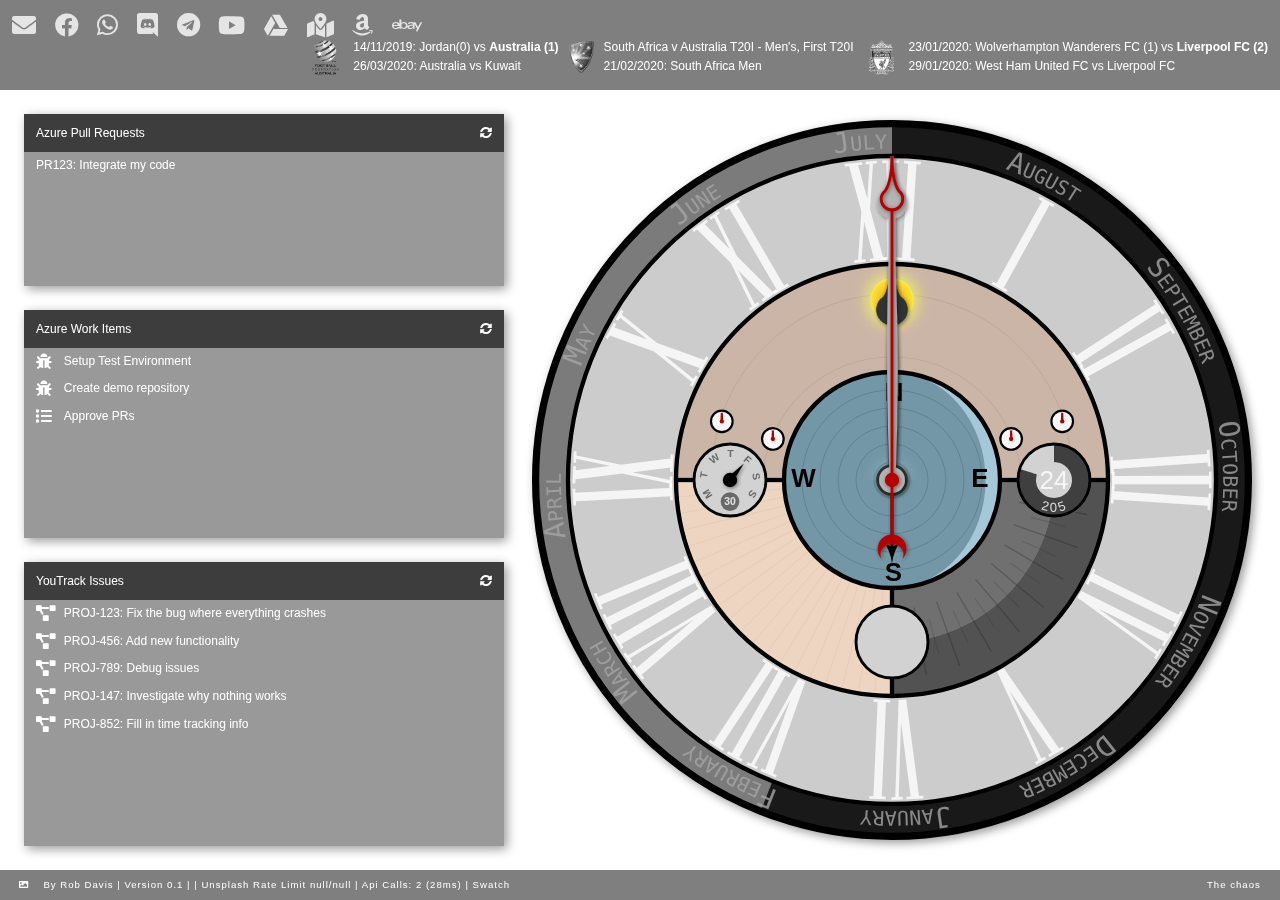
==== commit 24b00d13: "Added day of year" ====
--- a/index.html
+++ b/index.html
@@ -44,23 +44,23 @@
         <span class="icon header__icon">
             <a href="https://www.ebay.co.uk/" class="header__a lightvibrant" data-swatch="color" target="_blank"><i class="fab fa-ebay"></i></a>
         </span>
-        
+
 
         <div class="sport">
             <!-- Soccer -->
             <span class="soccer__logo"><a class="sport__logo__link" target="_blank" href="https://www.google.com/search?q=socceroos"><img class="soccer__logo__img" src="img/soc.png" alt="lfc"></a></span>
-            <span class="soccer__previoussoccer">Previous Match</span>
-            <span class="soccer__nextsoccer">Next Match</span>
+            <span class="soccer__previoussoccer">14/11/2019: Jordan(0) vs <span class="soccer__previoussoccer--winner">Australia (1)</span></span>
+            <span class="soccer__nextsoccer">26/03/2020: Australia vs Kuwait</span>
 
             <!-- Cricekt -->
             <span class="cricket__logo"><a class="sport__logo__link" href="https://www.google.com/search?q=australia+cricket+teams&oq=australia+cricket+team" target="_blank"><img class="cricket__logo__img" src="img/aus.png" alt="aus"></a></span>
-            <span class="cricket__cricketseries">The Ashes</span>
-            <span class="cricket__cricketteams">Australia vs England</span>
+            <span class="cricket__cricketseries">South Africa v Australia T20I - Men's, First T20I</span>
+            <span class="cricket__cricketteams">21/02/2020: South Africa Men</span>
 
             <!-- Football -->
             <span class="football__logo"><a class="sport__logo__link" target="_blank" href="https://www.google.com/search?q=lfc"><img class="football__logo__img" src="img/lfc.png" alt="lfc"></a></span>
-            <span class="football__previousfootball">Previous Match</span>
-            <span class="football__nextfootball">Next Match</span>
+            <span class="football__previousfootball">23/01/2020: Wolverhampton Wanderers FC (1) vs <span class="football__previousfootball--winner">Liverpool FC (2)</span></span>
+            <span class="football__nextfootball">29/01/2020: West Ham United FC vs Liverpool FC</span>
         </div>
     </header>
 
@@ -72,7 +72,9 @@
                     Pull Requests</a>
                 <span id="pullRequestsRefreshBtn" class="icon icon--clickable icon--panel"><i class="fas fa-sync-alt"></i></span>
             </div>
-            <div id="pullrequests"></div>
+            <div id="pullrequests">
+                <div class="panel__item"><a href="#" target="_blank" class="panel__link">PR123: Integrate my code</a></div>
+            </div>
         </div>
         <!-- Work Items -->
         <div id="workitemspanel" class="workitems panel muted" data-swatch="backgroundColor">
@@ -81,7 +83,11 @@
                     Work Items</a>
                 <span id="workItemsRefreshBtn" class="icon icon--clickable icon--panel"><i class="fas fa-sync-alt"></i></span>
             </div>
-            <div id="workitems"></div>
+            <div id="workitems">
+                <div class="panel__item"><i class="fas fa-bug panel__icon"></i><a href="#" target="_blank" class="panel__link">Setup Test Environment</a></div>
+                <div class="panel__item"><i class="fas fa-bug panel__icon"></i><a href="#" target="_blank" class="panel__link">Create demo repository</a></div>
+                <div class="panel__item"><i class="fas fa-list panel__icon"></i><a href="#" target="_blank" class="panel__link">Approve PRs</a></div>
+            </div>
         </div>
         <!-- Issues -->
         <div id="issuespanel" class="issues panel muted" data-swatch="backgroundColor">
@@ -89,7 +95,13 @@
                 <a href="https://track.calrom.com" target="_blank">YouTrack Issues</a>
                 <span id="issueRefreshBtn" class="icon icon--clickable icon--panel"><i class="fas fa-sync-alt"></i></span>
             </div>
-            <div id="issues"></div>
+            <div id="issues">
+                <div class="panel__item"><i class="fas fa-project-diagram panel__icon"></i><a href="#" target="_blank" class="panel__link">PROJ-123: Fix the bug where everything crashes</a></div>
+                <div class="panel__item"><i class="fas fa-project-diagram panel__icon"></i><a href="#" target="_blank" class="panel__link">PROJ-456: Add new functionality</a></div>
+                <div class="panel__item"><i class="fas fa-project-diagram panel__icon"></i><a href="#" target="_blank" class="panel__link">PROJ-789: Debug issues</a></div>
+                <div class="panel__item"><i class="fas fa-project-diagram panel__icon"></i><a href="#" target="_blank" class="panel__link">PROJ-147: Investigate why nothing works</a></div>
+                <div class="panel__item"><i class="fas fa-project-diagram panel__icon"></i><a href="#" target="_blank" class="panel__link">PROJ-852: Fill in time tracking info</a></div>
+            </div>
         </div>
         <!-- Clock -->
         <div id="clock" class="clock muted" data-swatch="backgroundColor">
@@ -600,7 +612,9 @@
                 <text class="clock__weather__label vibrant" data-swatch="fill" x="110" y="10">E</text>
 
                 <!-- Weather radar arrow -->
-                <line id="weatherArrow" class="clock__weather-radar__arrow darkvibrant" data-swatch="stroke" marker-end="url(#arrow)" x1="0" x2="0" y1="0" y2="100"><title></title></line>
+                <line id="weatherArrow" class="clock__weather-radar__arrow darkvibrant" data-swatch="stroke" marker-end="url(#arrow)" x1="0" x2="0" y1="0" y2="100">
+                    <title></title>
+                </line>
 
                 <!-- Sunrise/Sunset and Moonrise/Moonset Times -->
                 <g id="sunrise" class="clock__sunrise">
@@ -618,7 +632,7 @@
                     <title></title>
                     <circle cx="0" cy="0" r="15" class="clock__clock-icon-fill darkmuted" data-swatch="fill"></circle>
                     <circle cx="0" cy="0" r="15" class="clock__clock-icon-stroke muted" data-swatch="stroke"></circle>
-                    
+
                     <line x1="0" y1="0" x2="0" y2="-12" class="clock__clock-icon-hands vibrant minute" data-swatch="stroke"></line>
                     <line x1="0" y1="0" x2="0" y2="-8" class="clock__clock-icon-hands vibrant hour" data-swatch="stroke"></line>
 
@@ -647,7 +661,7 @@
                     <circle cx="0" cy="0" r="3" class="clock__clock-icon-dot vibrant" data-swatch="fill"></circle>
                 </g>
 
-  
+
                 <!-- Day of the month -->
                 <g>
                     <path id="monthProgress" class="clock__month-progress darkvibrant" data-swatch="fill" d="M 225 -50 A 50 50 0 0 1 275 0 L 250 0 A 25 25 0 0 0 225 -25 z"></path>
@@ -787,22 +801,15 @@
 
     <script src="js/clockicon.js"></script>
     <script src="js/util.js"></script>
-    <script src="js/event.js"></script>
     <script src="js/colours.js"></script>
     <script src="js/vibrant.js"></script>
     <script src="js/clock.js"></script>
     <script src="js/api.js"></script>
     <script src="js/calendar.js"></script>
     <script src="js/sun.js"></script>
-    <script src="js/cricket.js"></script>
-    <script src="js/football.js"></script>
-    <script src="js/soccer.js"></script>
     <script src="js/weather.js"></script>
     <script src="js/moon.js"></script>
-    <script src="js/azure.js"></script>
-    <script src="js/youtrack.js"></script>
     <script src="js/background.js"></script>
-    <script src="js/settings.js"></script>
     <script src="js/init.js"></script>
     <script src="js/main.js"></script>
 </body>
--- a/css/theme.css
+++ b/css/theme.css
@@ -585,6 +585,8 @@
     width: 20px;
     padding-right: 0.5em;
     vertical-align: top;
+    color: white;
+    font-size: 1.3em;
 }
 
 .panel__icon--child {
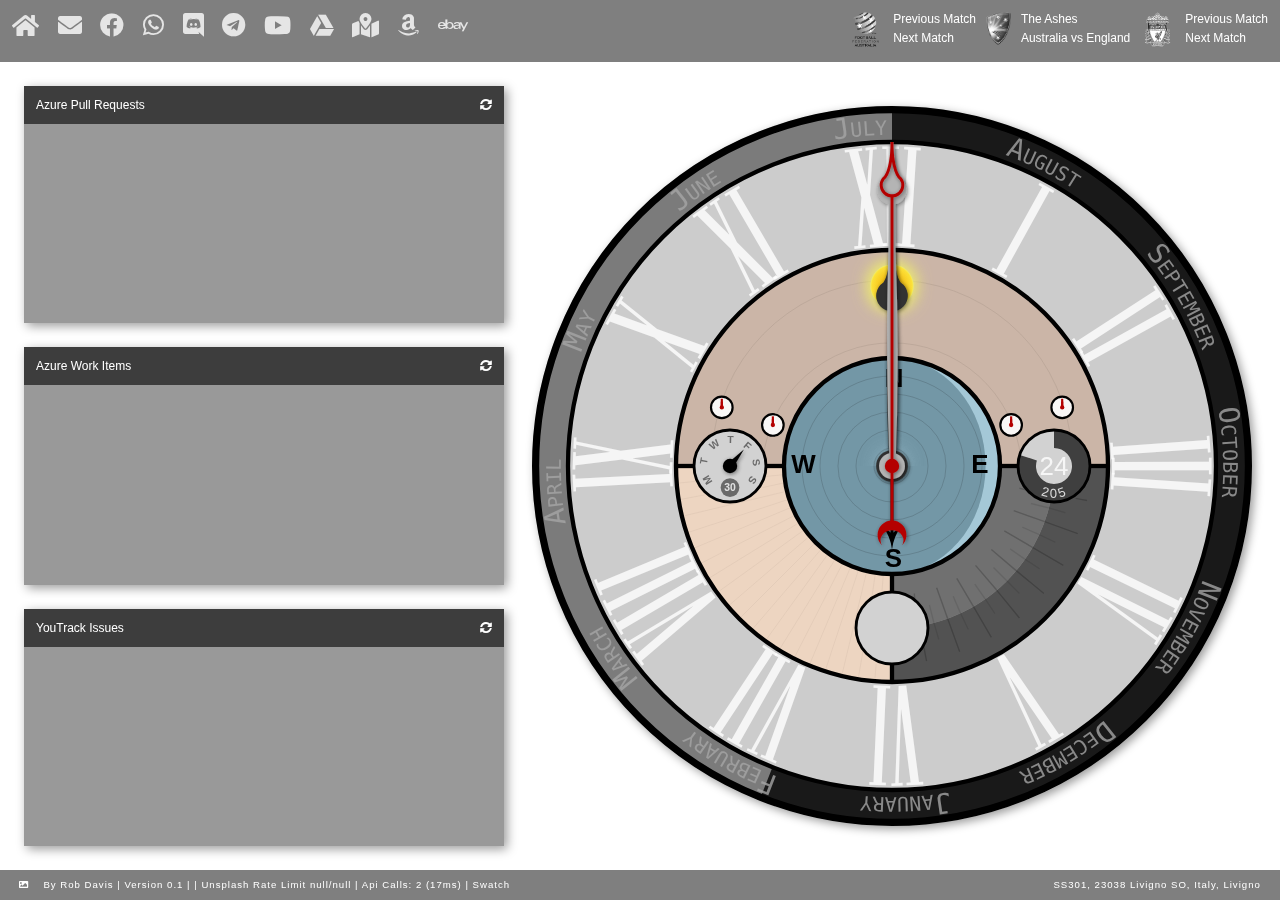
==== commit 2af74fcd: "Added Heimdall link" ====
--- a/index.html
+++ b/index.html
@@ -15,6 +15,9 @@
 <body id="body">
     <header id="header" class="header darkvibrant" data-swatch="backgroundColor">
         <span class="icon header__icon">
+            <a href="http://tomato.home" class="header__a lightvibrant" data-swatch="color" target="_blank"><i class="fas fa-home"></i></a>
+        </span>        
+        <span class="icon header__icon">
             <a href="http://mail.google.com" class="header__a lightvibrant" data-swatch="color" target="_blank"><i class="fas fa-envelope"></i></a>
         </span>
         <span class="icon header__icon">
@@ -44,23 +47,23 @@
         <span class="icon header__icon">
             <a href="https://www.ebay.co.uk/" class="header__a lightvibrant" data-swatch="color" target="_blank"><i class="fab fa-ebay"></i></a>
         </span>
-
+        
 
         <div class="sport">
             <!-- Soccer -->
             <span class="soccer__logo"><a class="sport__logo__link" target="_blank" href="https://www.google.com/search?q=socceroos"><img class="soccer__logo__img" src="img/soc.png" alt="lfc"></a></span>
-            <span class="soccer__previoussoccer">14/11/2019: Jordan(0) vs <span class="soccer__previoussoccer--winner">Australia (1)</span></span>
-            <span class="soccer__nextsoccer">26/03/2020: Australia vs Kuwait</span>
+            <span class="soccer__previoussoccer">Previous Match</span>
+            <span class="soccer__nextsoccer">Next Match</span>
 
             <!-- Cricekt -->
             <span class="cricket__logo"><a class="sport__logo__link" href="https://www.google.com/search?q=australia+cricket+teams&oq=australia+cricket+team" target="_blank"><img class="cricket__logo__img" src="img/aus.png" alt="aus"></a></span>
-            <span class="cricket__cricketseries">South Africa v Australia T20I - Men's, First T20I</span>
-            <span class="cricket__cricketteams">21/02/2020: South Africa Men</span>
+            <span class="cricket__cricketseries">The Ashes</span>
+            <span class="cricket__cricketteams">Australia vs England</span>
 
             <!-- Football -->
             <span class="football__logo"><a class="sport__logo__link" target="_blank" href="https://www.google.com/search?q=lfc"><img class="football__logo__img" src="img/lfc.png" alt="lfc"></a></span>
-            <span class="football__previousfootball">23/01/2020: Wolverhampton Wanderers FC (1) vs <span class="football__previousfootball--winner">Liverpool FC (2)</span></span>
-            <span class="football__nextfootball">29/01/2020: West Ham United FC vs Liverpool FC</span>
+            <span class="football__previousfootball">Previous Match</span>
+            <span class="football__nextfootball">Next Match</span>
         </div>
     </header>
 
@@ -72,9 +75,7 @@
                     Pull Requests</a>
                 <span id="pullRequestsRefreshBtn" class="icon icon--clickable icon--panel"><i class="fas fa-sync-alt"></i></span>
             </div>
-            <div id="pullrequests">
-                <div class="panel__item"><a href="#" target="_blank" class="panel__link">PR123: Integrate my code</a></div>
-            </div>
+            <div id="pullrequests"></div>
         </div>
         <!-- Work Items -->
         <div id="workitemspanel" class="workitems panel muted" data-swatch="backgroundColor">
@@ -83,11 +84,7 @@
                     Work Items</a>
                 <span id="workItemsRefreshBtn" class="icon icon--clickable icon--panel"><i class="fas fa-sync-alt"></i></span>
             </div>
-            <div id="workitems">
-                <div class="panel__item"><i class="fas fa-bug panel__icon"></i><a href="#" target="_blank" class="panel__link">Setup Test Environment</a></div>
-                <div class="panel__item"><i class="fas fa-bug panel__icon"></i><a href="#" target="_blank" class="panel__link">Create demo repository</a></div>
-                <div class="panel__item"><i class="fas fa-list panel__icon"></i><a href="#" target="_blank" class="panel__link">Approve PRs</a></div>
-            </div>
+            <div id="workitems"></div>
         </div>
         <!-- Issues -->
         <div id="issuespanel" class="issues panel muted" data-swatch="backgroundColor">
@@ -95,13 +92,7 @@
                 <a href="https://track.calrom.com" target="_blank">YouTrack Issues</a>
                 <span id="issueRefreshBtn" class="icon icon--clickable icon--panel"><i class="fas fa-sync-alt"></i></span>
             </div>
-            <div id="issues">
-                <div class="panel__item"><i class="fas fa-project-diagram panel__icon"></i><a href="#" target="_blank" class="panel__link">PROJ-123: Fix the bug where everything crashes</a></div>
-                <div class="panel__item"><i class="fas fa-project-diagram panel__icon"></i><a href="#" target="_blank" class="panel__link">PROJ-456: Add new functionality</a></div>
-                <div class="panel__item"><i class="fas fa-project-diagram panel__icon"></i><a href="#" target="_blank" class="panel__link">PROJ-789: Debug issues</a></div>
-                <div class="panel__item"><i class="fas fa-project-diagram panel__icon"></i><a href="#" target="_blank" class="panel__link">PROJ-147: Investigate why nothing works</a></div>
-                <div class="panel__item"><i class="fas fa-project-diagram panel__icon"></i><a href="#" target="_blank" class="panel__link">PROJ-852: Fill in time tracking info</a></div>
-            </div>
+            <div id="issues"></div>
         </div>
         <!-- Clock -->
         <div id="clock" class="clock muted" data-swatch="backgroundColor">
@@ -612,9 +603,7 @@
                 <text class="clock__weather__label vibrant" data-swatch="fill" x="110" y="10">E</text>
 
                 <!-- Weather radar arrow -->
-                <line id="weatherArrow" class="clock__weather-radar__arrow darkvibrant" data-swatch="stroke" marker-end="url(#arrow)" x1="0" x2="0" y1="0" y2="100">
-                    <title></title>
-                </line>
+                <line id="weatherArrow" class="clock__weather-radar__arrow darkvibrant" data-swatch="stroke" marker-end="url(#arrow)" x1="0" x2="0" y1="0" y2="100"><title></title></line>
 
                 <!-- Sunrise/Sunset and Moonrise/Moonset Times -->
                 <g id="sunrise" class="clock__sunrise">
@@ -632,7 +621,7 @@
                     <title></title>
                     <circle cx="0" cy="0" r="15" class="clock__clock-icon-fill darkmuted" data-swatch="fill"></circle>
                     <circle cx="0" cy="0" r="15" class="clock__clock-icon-stroke muted" data-swatch="stroke"></circle>
-
+                    
                     <line x1="0" y1="0" x2="0" y2="-12" class="clock__clock-icon-hands vibrant minute" data-swatch="stroke"></line>
                     <line x1="0" y1="0" x2="0" y2="-8" class="clock__clock-icon-hands vibrant hour" data-swatch="stroke"></line>
 
@@ -661,7 +650,7 @@
                     <circle cx="0" cy="0" r="3" class="clock__clock-icon-dot vibrant" data-swatch="fill"></circle>
                 </g>
 
-
+  
                 <!-- Day of the month -->
                 <g>
                     <path id="monthProgress" class="clock__month-progress darkvibrant" data-swatch="fill" d="M 225 -50 A 50 50 0 0 1 275 0 L 250 0 A 25 25 0 0 0 225 -25 z"></path>
@@ -801,15 +790,22 @@
 
     <script src="js/clockicon.js"></script>
     <script src="js/util.js"></script>
+    <script src="js/event.js"></script>
     <script src="js/colours.js"></script>
     <script src="js/vibrant.js"></script>
     <script src="js/clock.js"></script>
     <script src="js/api.js"></script>
     <script src="js/calendar.js"></script>
     <script src="js/sun.js"></script>
+    <script src="js/cricket.js"></script>
+    <script src="js/football.js"></script>
+    <script src="js/soccer.js"></script>
     <script src="js/weather.js"></script>
     <script src="js/moon.js"></script>
+    <script src="js/azure.js"></script>
+    <script src="js/youtrack.js"></script>
     <script src="js/background.js"></script>
+    <script src="js/settings.js"></script>
     <script src="js/init.js"></script>
     <script src="js/main.js"></script>
 </body>
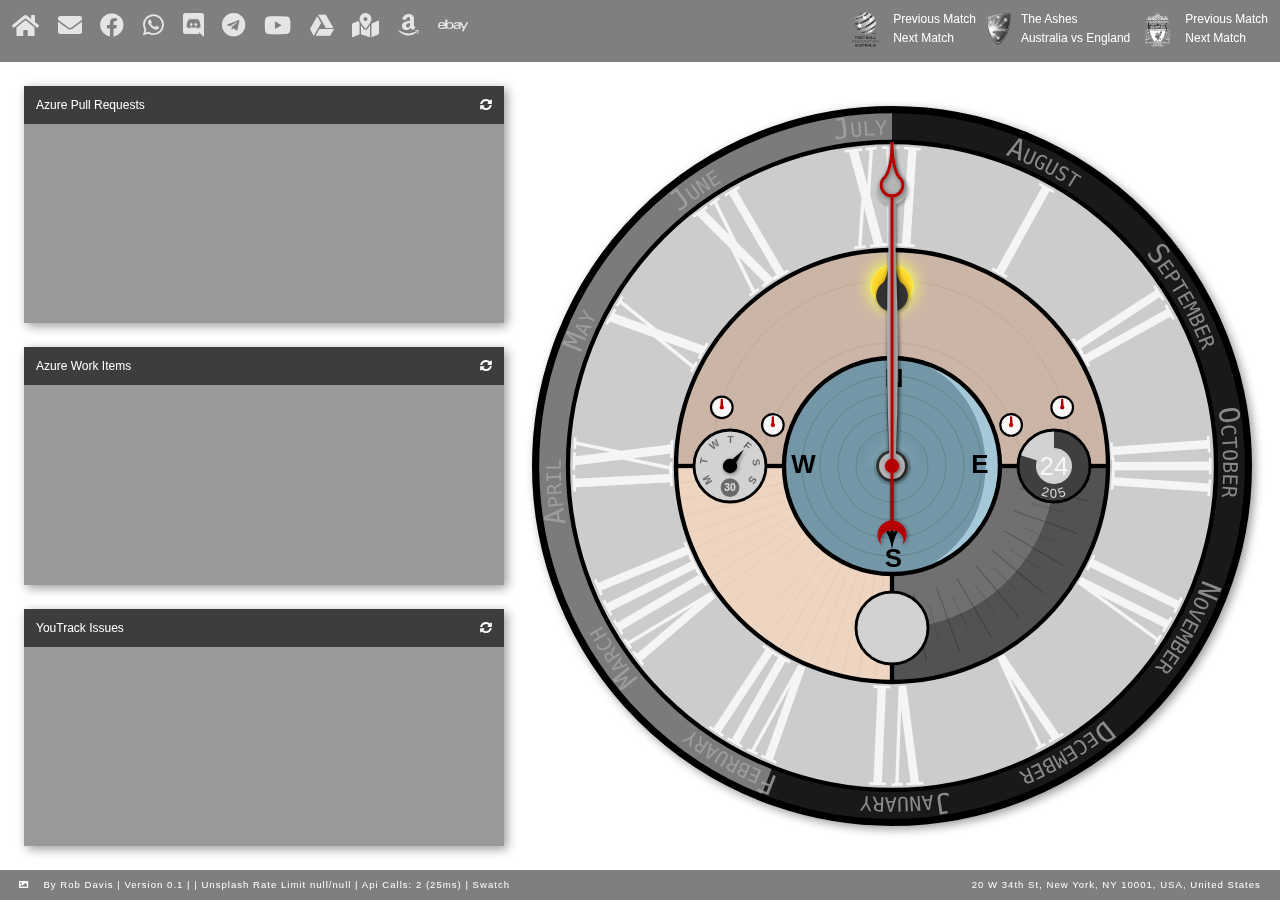
==== commit 438b44f0: "Adding ackee" ====
--- a/index.html
+++ b/index.html
@@ -9,6 +9,7 @@
     <link href="css/clock.css" rel="stylesheet" type="text/css">
     <link href="fontawesome/css/all.css" rel="stylesheet" type="text/css">
     <style id="clock-animations"></style>
+    <script async src="https://ackee.robdavis.dev/tracker.js" data-ackee-server="https://ackee.robdavis.dev" data-ackee-domain-id="812b71ff-e7bd-4b7e-918a-a4029519ea94"></script>
     <title>New Tab</title>
 </head>
 
@@ -810,4 +811,4 @@
     <script src="js/main.js"></script>
 </body>
 
-</html>+</html>
--- a/css/theme.css
+++ b/css/theme.css
@@ -585,12 +585,22 @@
     width: 20px;
     padding-right: 0.5em;
     vertical-align: top;
-    color: white;
-    font-size: 1.3em;
 }
 
 .panel__icon--child {
     margin-left: 1em;
+}
+
+.panel__icon--approved {
+    border-left: solid darkcyan 5px;
+}
+
+.panel__icon--to-do {
+    border-left: solid grey 5px;
+}
+
+.panel__icon--in-progress {
+    border-left: solid greenyellow 5px;
 }
 
 /* Footer */
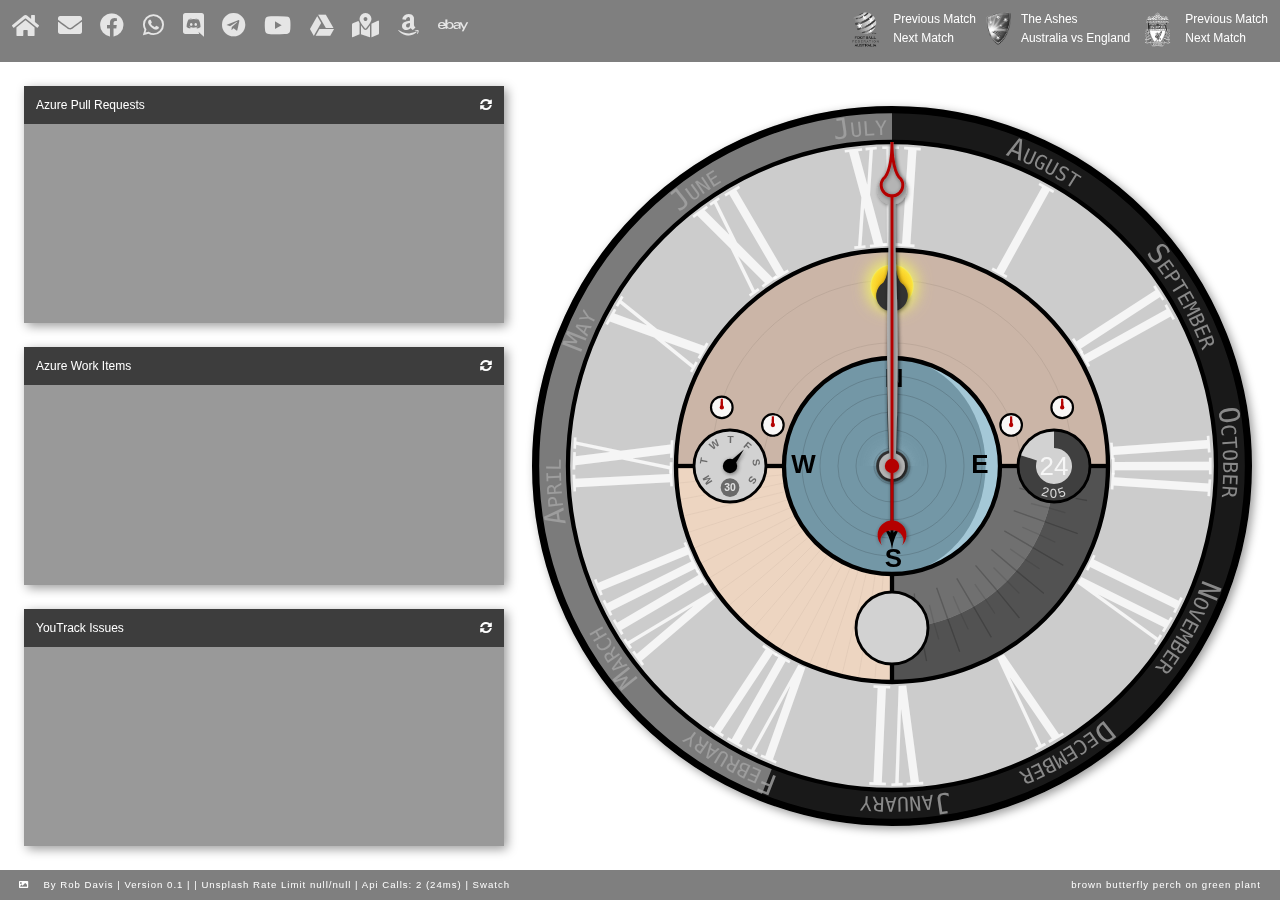
==== commit 7413bfc5: "removing ackee" ====
--- a/index.html
+++ b/index.html
@@ -9,7 +9,6 @@
     <link href="css/clock.css" rel="stylesheet" type="text/css">
     <link href="fontawesome/css/all.css" rel="stylesheet" type="text/css">
     <style id="clock-animations"></style>
-    <script async src="https://ackee.robdavis.dev/tracker.js" data-ackee-server="https://ackee.robdavis.dev" data-ackee-domain-id="812b71ff-e7bd-4b7e-918a-a4029519ea94"></script>
     <title>New Tab</title>
 </head>
 
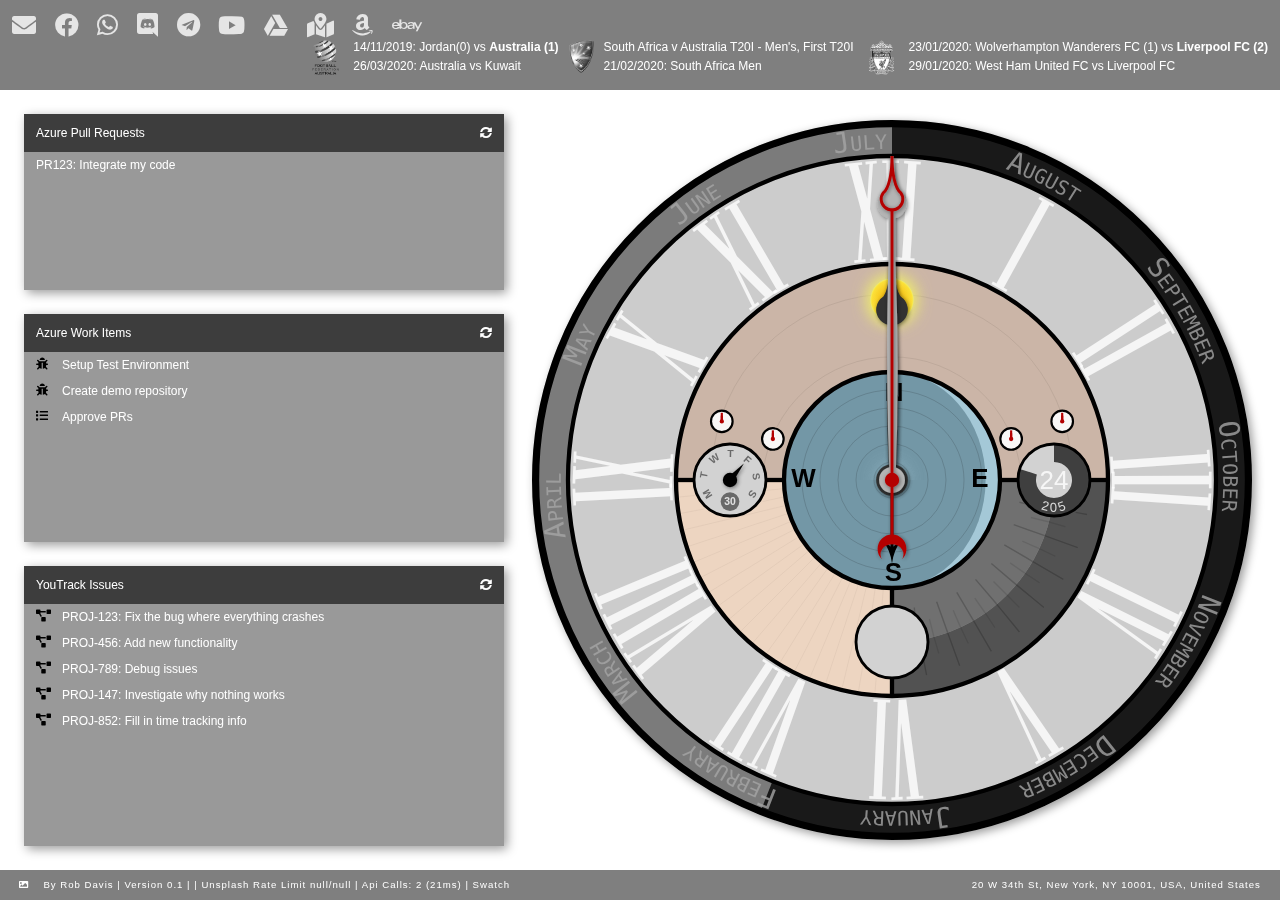
==== commit d12c0551: "adding ackee" ====
--- a/index.html
+++ b/index.html
@@ -9,15 +9,13 @@
     <link href="css/clock.css" rel="stylesheet" type="text/css">
     <link href="fontawesome/css/all.css" rel="stylesheet" type="text/css">
     <style id="clock-animations"></style>
+    <script async src="https://ackee.robdavis.dev/tracker.js" data-ackee-server="https://ackee.robdavis.dev" data-ackee-domain-id="812b71ff-e7bd-4b7e-918a-a4029519ea94"></script>
     <title>New Tab</title>
 </head>
 
 <body id="body">
     <header id="header" class="header darkvibrant" data-swatch="backgroundColor">
         <span class="icon header__icon">
-            <a href="http://tomato.home" class="header__a lightvibrant" data-swatch="color" target="_blank"><i class="fas fa-home"></i></a>
-        </span>        
-        <span class="icon header__icon">
             <a href="http://mail.google.com" class="header__a lightvibrant" data-swatch="color" target="_blank"><i class="fas fa-envelope"></i></a>
         </span>
         <span class="icon header__icon">
@@ -47,23 +45,23 @@
         <span class="icon header__icon">
             <a href="https://www.ebay.co.uk/" class="header__a lightvibrant" data-swatch="color" target="_blank"><i class="fab fa-ebay"></i></a>
         </span>
-        
+
 
         <div class="sport">
             <!-- Soccer -->
             <span class="soccer__logo"><a class="sport__logo__link" target="_blank" href="https://www.google.com/search?q=socceroos"><img class="soccer__logo__img" src="img/soc.png" alt="lfc"></a></span>
-            <span class="soccer__previoussoccer">Previous Match</span>
-            <span class="soccer__nextsoccer">Next Match</span>
+            <span class="soccer__previoussoccer">14/11/2019: Jordan(0) vs <span class="soccer__previoussoccer--winner">Australia (1)</span></span>
+            <span class="soccer__nextsoccer">26/03/2020: Australia vs Kuwait</span>
 
             <!-- Cricekt -->
             <span class="cricket__logo"><a class="sport__logo__link" href="https://www.google.com/search?q=australia+cricket+teams&oq=australia+cricket+team" target="_blank"><img class="cricket__logo__img" src="img/aus.png" alt="aus"></a></span>
-            <span class="cricket__cricketseries">The Ashes</span>
-            <span class="cricket__cricketteams">Australia vs England</span>
+            <span class="cricket__cricketseries">South Africa v Australia T20I - Men's, First T20I</span>
+            <span class="cricket__cricketteams">21/02/2020: South Africa Men</span>
 
             <!-- Football -->
             <span class="football__logo"><a class="sport__logo__link" target="_blank" href="https://www.google.com/search?q=lfc"><img class="football__logo__img" src="img/lfc.png" alt="lfc"></a></span>
-            <span class="football__previousfootball">Previous Match</span>
-            <span class="football__nextfootball">Next Match</span>
+            <span class="football__previousfootball">23/01/2020: Wolverhampton Wanderers FC (1) vs <span class="football__previousfootball--winner">Liverpool FC (2)</span></span>
+            <span class="football__nextfootball">29/01/2020: West Ham United FC vs Liverpool FC</span>
         </div>
     </header>
 
@@ -75,7 +73,9 @@
                     Pull Requests</a>
                 <span id="pullRequestsRefreshBtn" class="icon icon--clickable icon--panel"><i class="fas fa-sync-alt"></i></span>
             </div>
-            <div id="pullrequests"></div>
+            <div id="pullrequests">
+                <div class="panel__item"><a href="#" target="_blank" class="panel__link">PR123: Integrate my code</a></div>
+            </div>
         </div>
         <!-- Work Items -->
         <div id="workitemspanel" class="workitems panel muted" data-swatch="backgroundColor">
@@ -84,7 +84,11 @@
                     Work Items</a>
                 <span id="workItemsRefreshBtn" class="icon icon--clickable icon--panel"><i class="fas fa-sync-alt"></i></span>
             </div>
-            <div id="workitems"></div>
+            <div id="workitems">
+                <div class="panel__item"><i class="fas fa-bug panel__icon"></i><a href="#" target="_blank" class="panel__link">Setup Test Environment</a></div>
+                <div class="panel__item"><i class="fas fa-bug panel__icon"></i><a href="#" target="_blank" class="panel__link">Create demo repository</a></div>
+                <div class="panel__item"><i class="fas fa-list panel__icon"></i><a href="#" target="_blank" class="panel__link">Approve PRs</a></div>
+            </div>
         </div>
         <!-- Issues -->
         <div id="issuespanel" class="issues panel muted" data-swatch="backgroundColor">
@@ -92,7 +96,13 @@
                 <a href="https://track.calrom.com" target="_blank">YouTrack Issues</a>
                 <span id="issueRefreshBtn" class="icon icon--clickable icon--panel"><i class="fas fa-sync-alt"></i></span>
             </div>
-            <div id="issues"></div>
+            <div id="issues">
+                <div class="panel__item"><i class="fas fa-project-diagram panel__icon"></i><a href="#" target="_blank" class="panel__link">PROJ-123: Fix the bug where everything crashes</a></div>
+                <div class="panel__item"><i class="fas fa-project-diagram panel__icon"></i><a href="#" target="_blank" class="panel__link">PROJ-456: Add new functionality</a></div>
+                <div class="panel__item"><i class="fas fa-project-diagram panel__icon"></i><a href="#" target="_blank" class="panel__link">PROJ-789: Debug issues</a></div>
+                <div class="panel__item"><i class="fas fa-project-diagram panel__icon"></i><a href="#" target="_blank" class="panel__link">PROJ-147: Investigate why nothing works</a></div>
+                <div class="panel__item"><i class="fas fa-project-diagram panel__icon"></i><a href="#" target="_blank" class="panel__link">PROJ-852: Fill in time tracking info</a></div>
+            </div>
         </div>
         <!-- Clock -->
         <div id="clock" class="clock muted" data-swatch="backgroundColor">
@@ -603,7 +613,9 @@
                 <text class="clock__weather__label vibrant" data-swatch="fill" x="110" y="10">E</text>
 
                 <!-- Weather radar arrow -->
-                <line id="weatherArrow" class="clock__weather-radar__arrow darkvibrant" data-swatch="stroke" marker-end="url(#arrow)" x1="0" x2="0" y1="0" y2="100"><title></title></line>
+                <line id="weatherArrow" class="clock__weather-radar__arrow darkvibrant" data-swatch="stroke" marker-end="url(#arrow)" x1="0" x2="0" y1="0" y2="100">
+                    <title></title>
+                </line>
 
                 <!-- Sunrise/Sunset and Moonrise/Moonset Times -->
                 <g id="sunrise" class="clock__sunrise">
@@ -621,7 +633,7 @@
                     <title></title>
                     <circle cx="0" cy="0" r="15" class="clock__clock-icon-fill darkmuted" data-swatch="fill"></circle>
                     <circle cx="0" cy="0" r="15" class="clock__clock-icon-stroke muted" data-swatch="stroke"></circle>
-                    
+
                     <line x1="0" y1="0" x2="0" y2="-12" class="clock__clock-icon-hands vibrant minute" data-swatch="stroke"></line>
                     <line x1="0" y1="0" x2="0" y2="-8" class="clock__clock-icon-hands vibrant hour" data-swatch="stroke"></line>
 
@@ -650,7 +662,7 @@
                     <circle cx="0" cy="0" r="3" class="clock__clock-icon-dot vibrant" data-swatch="fill"></circle>
                 </g>
 
-  
+
                 <!-- Day of the month -->
                 <g>
                     <path id="monthProgress" class="clock__month-progress darkvibrant" data-swatch="fill" d="M 225 -50 A 50 50 0 0 1 275 0 L 250 0 A 25 25 0 0 0 225 -25 z"></path>
@@ -790,22 +802,15 @@
 
     <script src="js/clockicon.js"></script>
     <script src="js/util.js"></script>
-    <script src="js/event.js"></script>
     <script src="js/colours.js"></script>
     <script src="js/vibrant.js"></script>
     <script src="js/clock.js"></script>
     <script src="js/api.js"></script>
     <script src="js/calendar.js"></script>
     <script src="js/sun.js"></script>
-    <script src="js/cricket.js"></script>
-    <script src="js/football.js"></script>
-    <script src="js/soccer.js"></script>
     <script src="js/weather.js"></script>
     <script src="js/moon.js"></script>
-    <script src="js/azure.js"></script>
-    <script src="js/youtrack.js"></script>
     <script src="js/background.js"></script>
-    <script src="js/settings.js"></script>
     <script src="js/init.js"></script>
     <script src="js/main.js"></script>
 </body>
